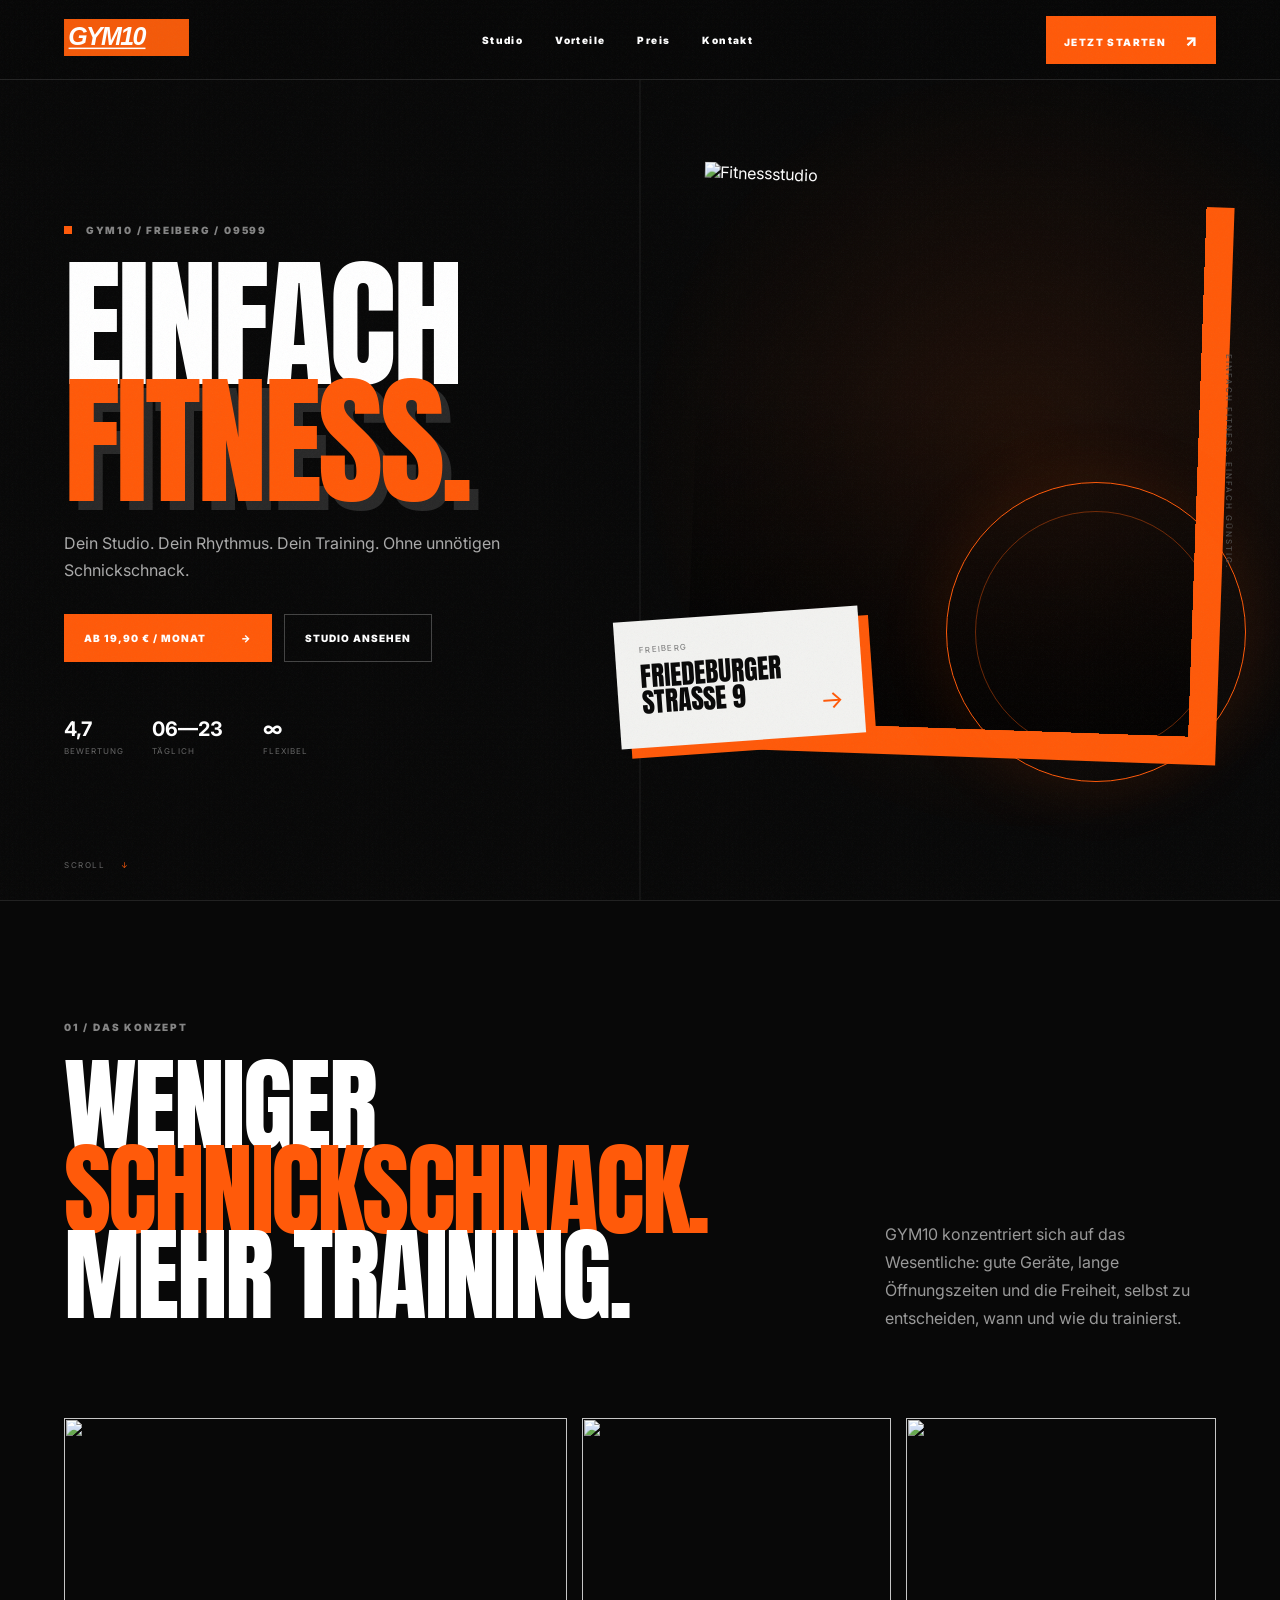
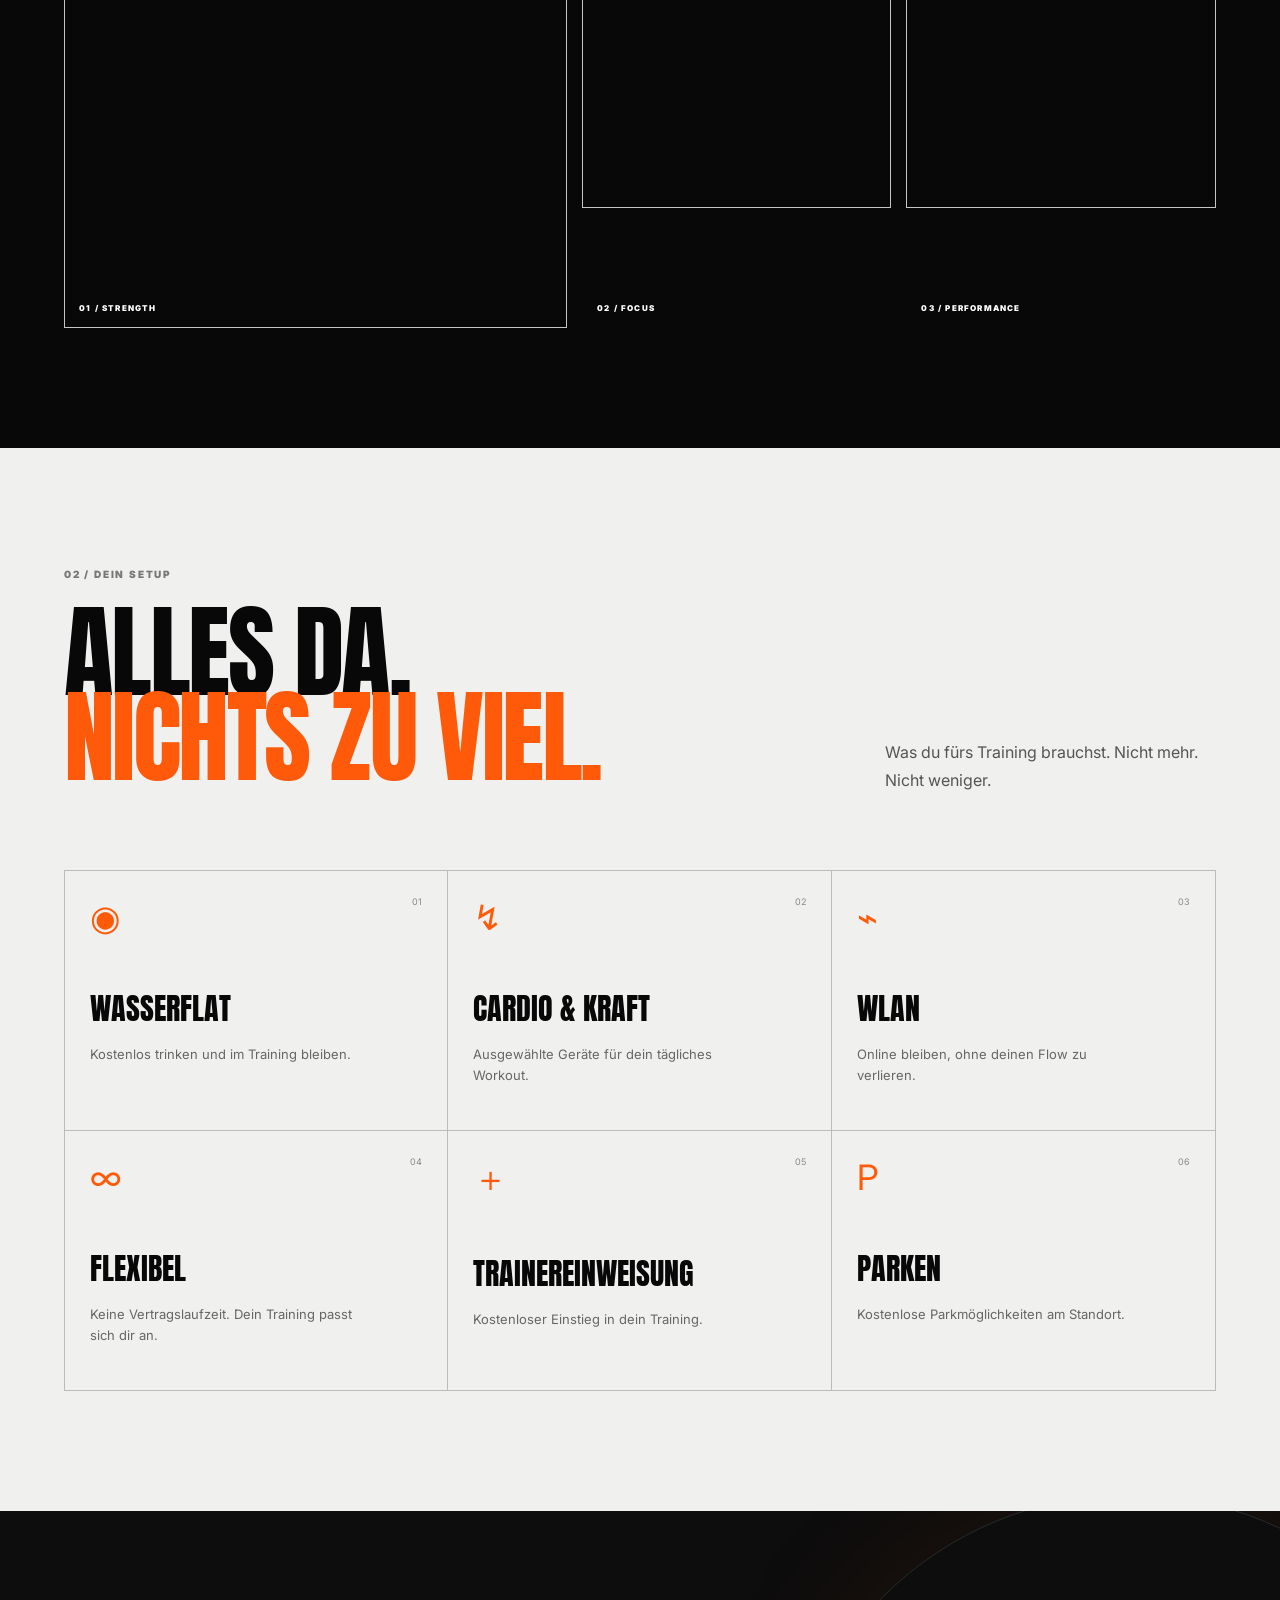
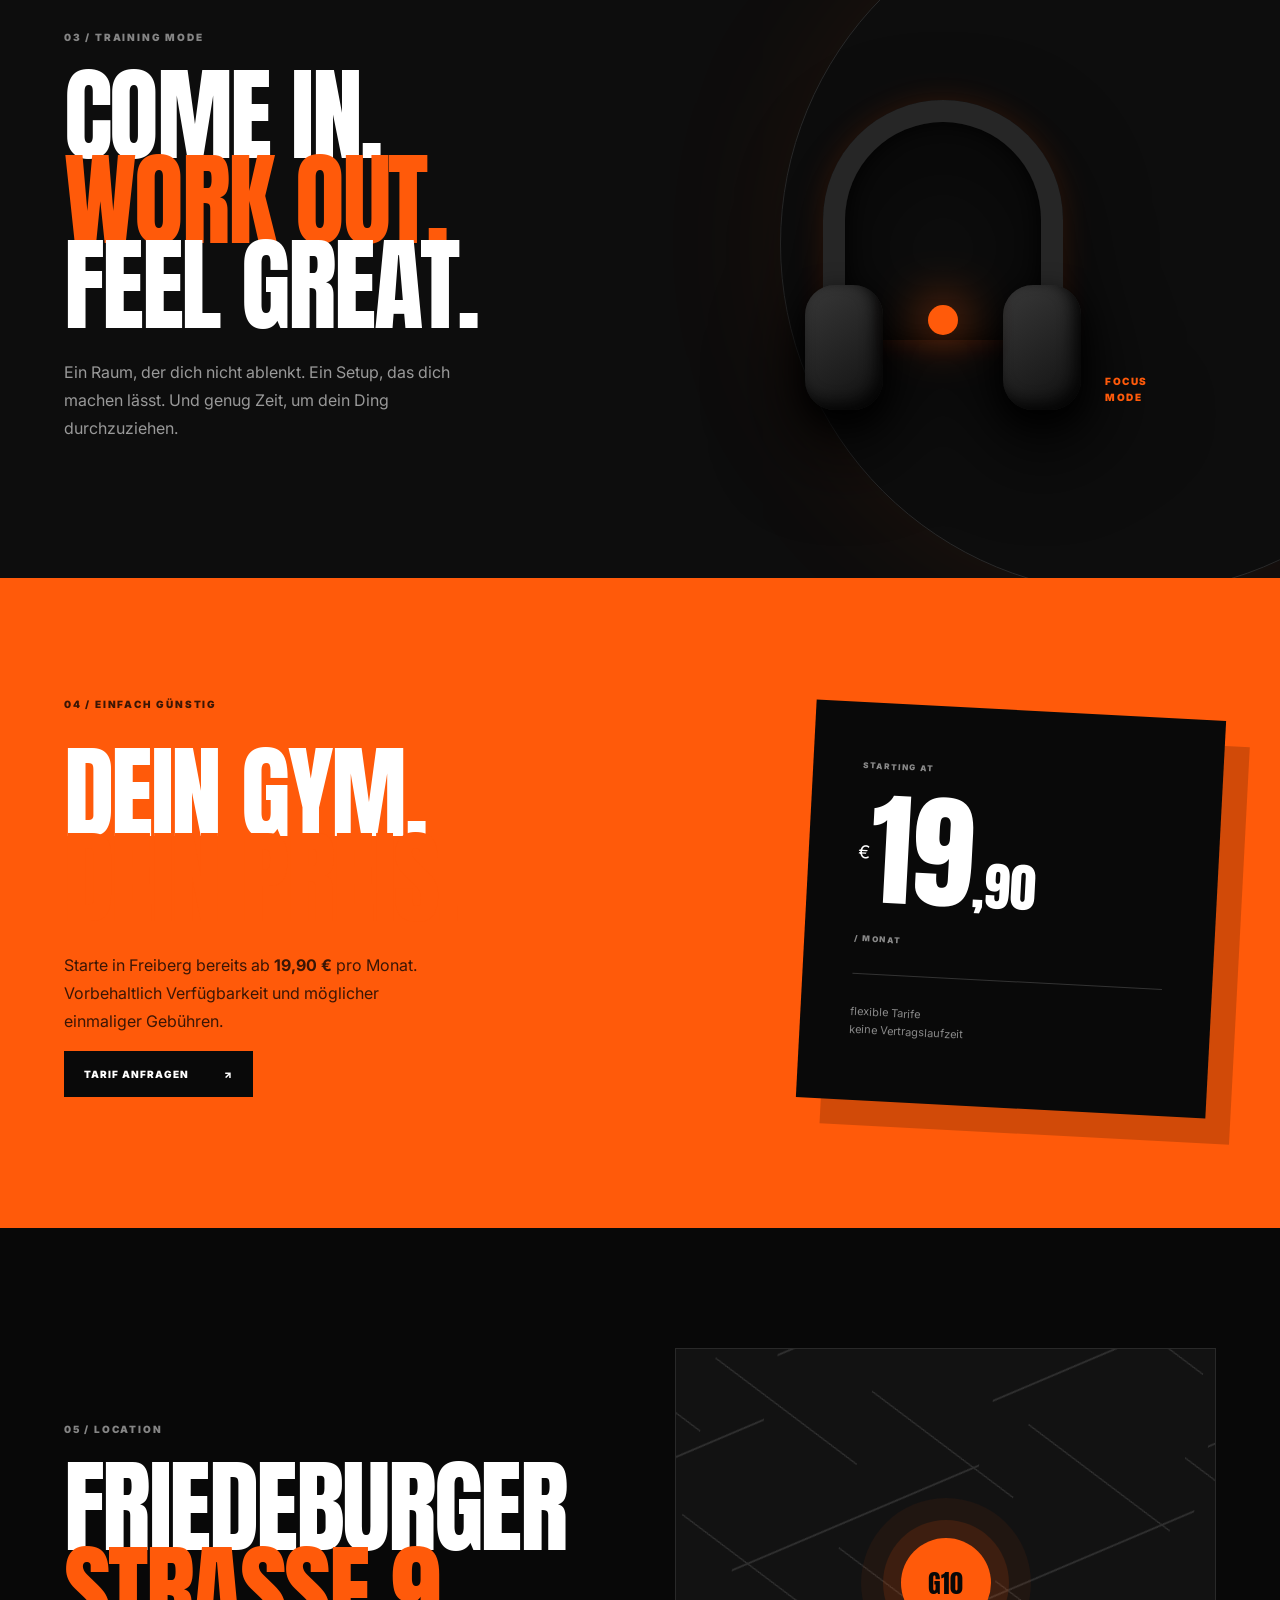
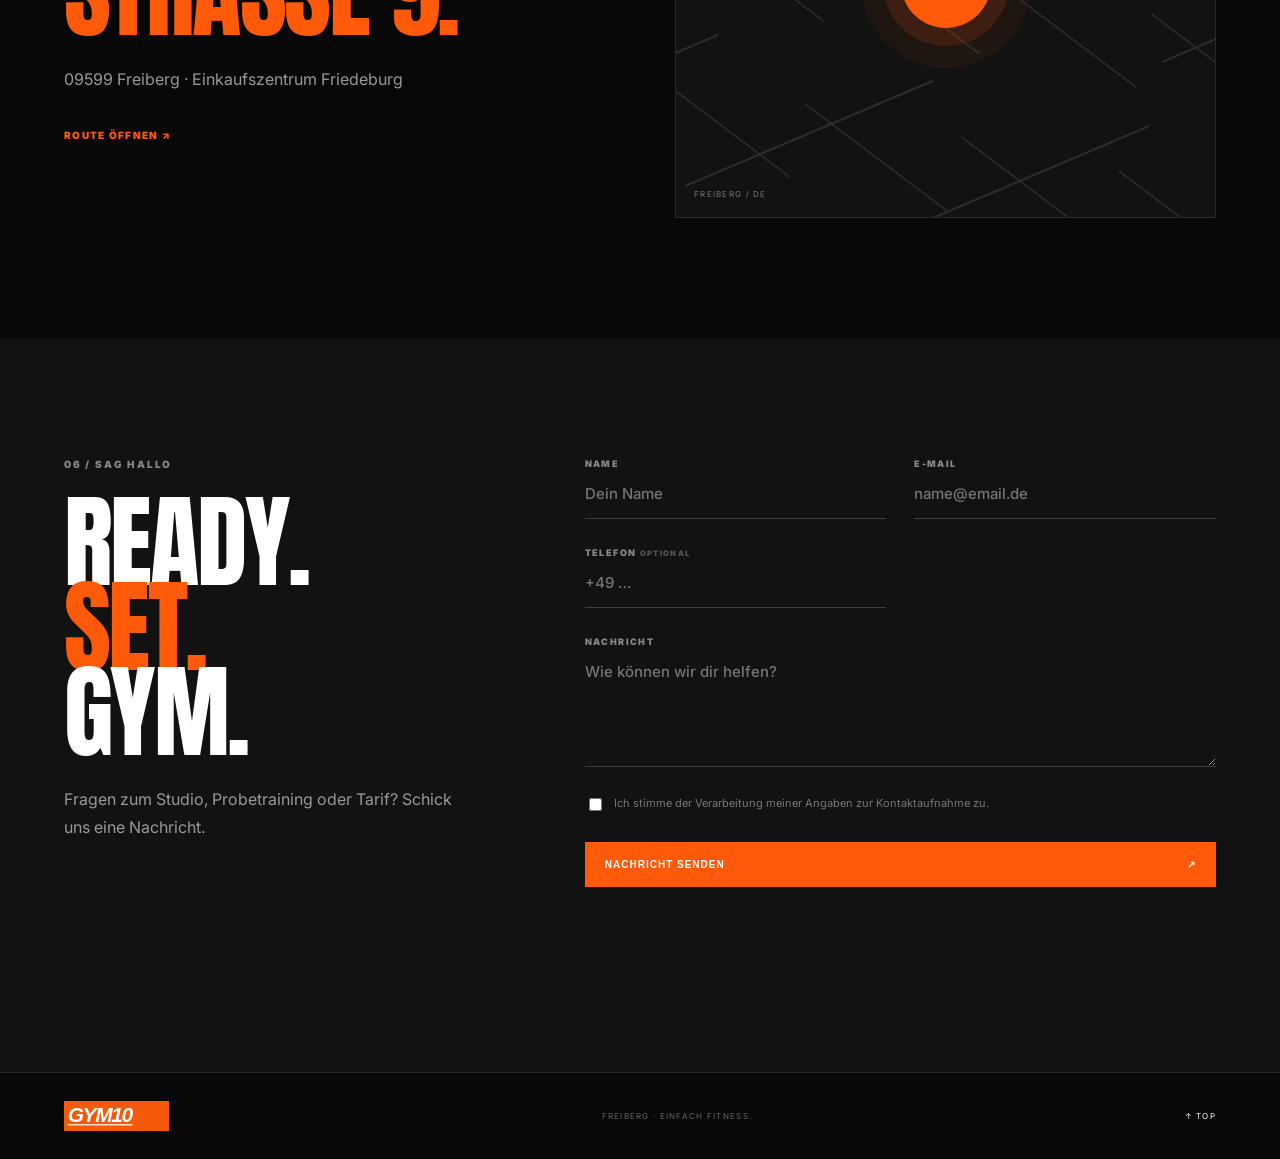
==== index.html @ a0d533d9 "Add GYM10 Freiberg Premium static website and GitHub Pages deploy workflow Extracted the GYM10-Freib" ====
<!doctype html>
<html lang="de">
<head>
<meta charset="utf-8"><meta name="viewport" content="width=device-width,initial-scale=1">
<title>GYM10 Freiberg — EINFACH FITNESS.</title>
<meta name="description" content="GYM10 Freiberg – Fitness ab 19,90 € im Monat.">
<link rel="icon" href="assets/gym10-logo.svg">
<link rel="preconnect" href="https://fonts.googleapis.com"><link rel="preconnect" href="https://fonts.gstatic.com" crossorigin>
<link href="https://fonts.googleapis.com/css2?family=Anton&family=Inter:wght@400;500;600;700;800;900&display=swap" rel="stylesheet">
<link rel="stylesheet" href="css/style.css">
</head>
<body>
<div class="grain"></div><div class="cursor"></div>
<header class="nav">
<a class="logo" href="#top"><img src="assets/gym10-logo.svg" alt="GYM10"></a>
<nav><a href="#studio">Studio</a><a href="#features">Vorteile</a><a href="#price">Preis</a><a href="#contact">Kontakt</a></nav>
<a class="navbtn" href="#contact">JETZT STARTEN <span>↗</span></a>
</header>

<main id="top">
<section class="hero">
<div class="hero-bg"></div>
<div class="hero-copy">
<div class="eyebrow"><b></b> GYM10 / FREIBERG / 09599</div>
<h1>EINFACH<br><i>FITNESS.</i></h1>
<p>Dein Studio. Dein Rhythmus. Dein Training. Ohne unnötigen Schnickschnack.</p>
<div class="actions"><a class="button orange" href="#price">AB 19,90 € / MONAT <span>→</span></a><a class="button line" href="#studio">STUDIO ANSEHEN</a></div>
<div class="stats"><div><strong>4,7</strong><small>BEWERTUNG</small></div><div><strong>06—23</strong><small>TÄGLICH</small></div><div><strong>∞</strong><small>FLEXIBEL</small></div></div>
</div>
<div class="hero-visual">
<div class="hero-frame"><img src="https://images.unsplash.com/photo-1534438327276-14e5300c3a48?auto=format&fit=crop&w=1600&q=90" alt="Fitnessstudio"></div>
<div class="orange-ring"></div>
<div class="floating-card"><small>FREIBERG</small><b>FRIEDEBURGER<br>STRASSE 9</b><span>→</span></div>
<div class="vertical">EINFACH FITNESS. EINFACH GÜNSTIG.</div>
</div>
<div class="scroll">SCROLL <span>↓</span></div>
</section>

<section class="statement" id="studio">
<div class="kicker">01 / DAS KONZEPT</div>
<div class="statement-grid"><h2>WENIGER<br><em>SCHNICKSCHNACK.</em><br>MEHR TRAINING.</h2><p>GYM10 konzentriert sich auf das Wesentliche: gute Geräte, lange Öffnungszeiten und die Freiheit, selbst zu entscheiden, wann und wie du trainierst.</p></div>
<div class="image-wall">
<div class="img a"><img src="https://images.unsplash.com/photo-1571902943202-507ec2618e8f?auto=format&fit=crop&w=1300&q=90"><span>01 / STRENGTH</span></div>
<div class="img b"><img src="https://images.unsplash.com/photo-1581009146145-b5ef050c2e1e?auto=format&fit=crop&w=1100&q=90"><span>02 / FOCUS</span></div>
<div class="img c"><img src="https://images.unsplash.com/photo-1599058917212-d750089bc07e?auto=format&fit=crop&w=1100&q=90"><span>03 / PERFORMANCE</span></div>
</div>
</section>

<section class="features" id="features">
<div class="kicker">02 / DEIN SETUP</div>
<div class="feature-title"><h2>ALLES DA.<br><em>NICHTS ZU VIEL.</em></h2><p>Was du fürs Training brauchst. Nicht mehr. Nicht weniger.</p></div>
<div class="feature-grid">
<article><span>01</span><div class="symbol">◉</div><h3>WASSERFLAT</h3><p>Kostenlos trinken und im Training bleiben.</p></article>
<article><span>02</span><div class="symbol">↯</div><h3>CARDIO & KRAFT</h3><p>Ausgewählte Geräte für dein tägliches Workout.</p></article>
<article><span>03</span><div class="symbol">⌁</div><h3>WLAN</h3><p>Online bleiben, ohne deinen Flow zu verlieren.</p></article>
<article><span>04</span><div class="symbol">∞</div><h3>FLEXIBEL</h3><p>Keine Vertragslaufzeit. Dein Training passt sich dir an.</p></article>
<article><span>05</span><div class="symbol">＋</div><h3>TRAINEREINWEISUNG</h3><p>Kostenloser Einstieg in dein Training.</p></article>
<article><span>06</span><div class="symbol">P</div><h3>PARKEN</h3><p>Kostenlose Parkmöglichkeiten am Standort.</p></article>
</div>
</section>

<section class="experience">
<div class="experience-orb"></div><div class="kicker">03 / TRAINING MODE</div>
<div class="experience-grid">
<div><h2>COME IN.<br><em>WORK OUT.</em><br>FEEL GREAT.</h2><p>Ein Raum, der dich nicht ablenkt. Ein Setup, das dich machen lässt. Und genug Zeit, um dein Ding durchzuziehen.</p></div>
<div class="headphone"><div class="headband"></div><div class="ear left"></div><div class="ear right"></div><div class="glow"></div><span>FOCUS<br>MODE</span></div>
</div>
</section>

<section class="price" id="price">
<div class="kicker">04 / EINFACH GÜNSTIG</div>
<div class="price-grid"><div><h2>DEIN GYM.<br><em>DEIN PREIS.</em></h2><p>Starte in Freiberg bereits ab <b>19,90 €</b> pro Monat. Vorbehaltlich Verfügbarkeit und möglicher einmaliger Gebühren.</p><a class="button black" href="#contact">TARIF ANFRAGEN <span>↗</span></a></div>
<div class="ticket"><small>STARTING AT</small><div><sup>€</sup>19<span>,90</span></div><small>/ MONAT</small><hr><p>flexible Tarife<br>keine Vertragslaufzeit</p></div></div>
</section>

<section class="location">
<div><div class="kicker">05 / LOCATION</div><h2>FRIEDEBURGER<br><em>STRASSE 9.</em></h2><p>09599 Freiberg · Einkaufszentrum Friedeburg</p><a class="text" target="_blank" href="https://www.google.com/maps/search/?api=1&query=GYM10%20Freiberg%2C%20Friedeburger%20Stra%C3%9Fe%209%2C%2009599%20Freiberg">ROUTE ÖFFNEN ↗</a></div>
<div class="map"><div class="roads"></div><div class="pin">G10</div><span>FREIBERG / DE</span></div>
</section>

<section class="contact" id="contact">
<div class="contact-left"><div class="kicker">06 / SAG HALLO</div><h2>READY.<br><em>SET.</em><br>GYM.</h2><p>Fragen zum Studio, Probetraining oder Tarif? Schick uns eine Nachricht.</p></div>
<form id="contactForm">
<div class="field"><label>NAME</label><input required name="name" placeholder="Dein Name"></div>
<div class="field"><label>E-MAIL</label><input required type="email" name="email" placeholder="name@email.de"></div>
<div class="field"><label>TELEFON <small>OPTIONAL</small></label><input name="phone" placeholder="+49 …"></div>
<div class="field full"><label>NACHRICHT</label><textarea required name="message" placeholder="Wie können wir dir helfen?"></textarea></div>
<label class="consent full"><input required type="checkbox"> Ich stimme der Verarbeitung meiner Angaben zur Kontaktaufnahme zu.</label>
<button class="button orange full" type="submit">NACHRICHT SENDEN <span>↗</span></button><p class="formmsg full" id="formmsg"></p>
</form>
</section>
</main>
<footer><img src="assets/gym10-logo.svg" alt="GYM10"><span>FREIBERG · EINFACH FITNESS.</span><a href="#top">↑ TOP</a></footer>
<script src="js/main.js"></script>
</body></html>
---- css/style.css ----
*{box-sizing:border-box}html{scroll-behavior:smooth}body{margin:0;background:#080808;color:#fff;font-family:Inter,Arial,sans-serif;overflow-x:hidden}.grain{position:fixed;inset:0;z-index:100;pointer-events:none;opacity:.045;background:url("data:image/svg+xml,%3Csvg xmlns='http://www.w3.org/2000/svg' width='180' height='180'%3E%3Cfilter id='n'%3E%3CfeTurbulence baseFrequency='.8' numOctaves='4' stitchTiles='stitch'/%3E%3C/filter%3E%3Crect width='100%25' height='100%25' filter='url(%23n)'/%3E%3C/svg%3E")}.nav{height:80px;position:fixed;top:0;left:0;right:0;z-index:90;display:flex;align-items:center;justify-content:space-between;padding:0 5vw;border-bottom:1px solid #252525;background:rgba(8,8,8,.78);backdrop-filter:blur(18px)}.logo img{width:125px}.nav nav{display:flex;gap:32px}.nav a{text-decoration:none;color:#fff}.nav nav a,.navbtn{font-size:10px;font-weight:900;letter-spacing:.14em}.nav nav a:hover{color:#ff5a0a}.navbtn{background:#ff5a0a;padding:14px 18px}.navbtn span{margin-left:15px;font-size:16px}.hero{min-height:100vh;padding:150px 5vw 70px;display:grid;grid-template-columns:48% 52%;position:relative;overflow:hidden}.hero-bg{position:absolute;inset:0;background:radial-gradient(circle at 80% 50%,rgba(255,90,10,.15),transparent 35%),linear-gradient(90deg,transparent 49.9%,#222 50%,transparent 50.1%);opacity:.7}.hero-copy{align-self:center;position:relative;z-index:3}.eyebrow,.kicker{font-size:10px;font-weight:900;letter-spacing:.18em;color:#858585}.eyebrow b{display:inline-block;background:#ff5a0a;width:8px;height:8px;margin-right:10px}.hero h1,.statement h2,.feature-title h2,.experience h2,.price h2,.location h2,.contact h2{font-family:Anton,Impact,sans-serif;font-weight:400;line-height:.83;letter-spacing:-.025em}.hero h1{font-size:clamp(85px,11vw,175px);margin:30px 0}.hero h1 i,.statement em,.feature-title em,.experience em,.price em,.location em,.contact em{font-style:normal;color:#ff5a0a}.hero h1 i{text-shadow:9px 9px 0 #292929}.hero-copy>p{max-width:450px;color:#aaa;line-height:1.7;font-size:16px}.actions{display:flex;gap:12px;flex-wrap:wrap;margin-top:30px}.button{border:0;padding:17px 20px;text-decoration:none;display:inline-flex;justify-content:space-between;align-items:center;gap:35px;font-size:10px;font-weight:900;letter-spacing:.1em;cursor:pointer}.orange{background:#ff5a0a;color:#fff}.orange:hover{background:#fff;color:#111}.line{border:1px solid #444;color:#fff}.line:hover{border-color:#ff5a0a;color:#ff5a0a}.black{background:#090909;color:#fff}.stats{display:flex;gap:28px;margin-top:55px}.stats div{display:grid;grid-template-columns:auto auto;gap:0 6px}.stats strong{font-size:20px}.stats small{grid-column:1/-1;font-size:8px;letter-spacing:.13em;color:#666;margin-top:5px}.hero-visual{position:relative;min-height:650px}.hero-frame{position:absolute;right:3%;top:3%;width:84%;height:82%;overflow:hidden;transform:rotate(2deg);box-shadow:28px 28px #ff5a0a}.hero-frame:after{content:"";position:absolute;inset:0;background:linear-gradient(180deg,transparent 40%,rgba(0,0,0,.7))}.hero-frame img{width:100%;height:100%;object-fit:cover;filter:contrast(1.08) saturate(.7)}.orange-ring{position:absolute;width:300px;height:300px;border:1px solid #ff5a0a;border-radius:50%;right:-5%;bottom:7%;box-shadow:0 0 70px rgba(255,90,10,.12)}.orange-ring:after{content:"";position:absolute;inset:28px;border:1px solid #ff5a0a;border-radius:50%;opacity:.4}.floating-card{position:absolute;bottom:13%;left:0;background:#f2f2f0;color:#090909;padding:24px;width:245px;transform:rotate(-4deg);box-shadow:10px 10px #ff5a0a}.floating-card small{display:block;font-size:8px;letter-spacing:.16em;color:#777}.floating-card b{font-family:Anton;font-size:27px;font-weight:400;line-height:.95;display:block;margin:9px 0}.floating-card span{position:absolute;right:20px;bottom:20px;color:#ff5a0a;font-size:25px}.vertical{position:absolute;right:-3%;top:30%;writing-mode:vertical-rl;font-size:8px;letter-spacing:.25em;color:#555}.scroll{position:absolute;bottom:30px;left:5vw;font-size:8px;letter-spacing:.2em;color:#666}.scroll span{color:#ff5a0a;margin-left:12px}.statement,.features,.experience,.price,.location,.contact{padding:120px 5vw}.statement{border-top:1px solid #222}.statement-grid,.feature-title{display:grid;grid-template-columns:1.4fr .6fr;gap:50px;align-items:end}.statement h2,.feature-title h2,.experience h2,.price h2,.location h2,.contact h2{font-size:clamp(62px,8vw,130px);margin:30px 0}.statement-grid p,.feature-title p,.experience p,.price-grid p,.location p,.contact-left p{color:#999;line-height:1.75;max-width:390px}.image-wall{display:grid;grid-template-columns:1.3fr .8fr .8fr;gap:15px;margin-top:70px}.img{position:relative}.img img{display:block;width:100%;height:390px;object-fit:cover;filter:contrast(1.08) saturate(.7)}.img.a img{height:510px}.img span{position:absolute;bottom:15px;left:15px;font-size:8px;font-weight:900;letter-spacing:.15em}.features{background:#f0f0ee;color:#080808}.features .kicker{color:#777}.feature-title p{color:#555}.feature-grid{display:grid;grid-template-columns:repeat(3,1fr);margin-top:60px;border-top:1px solid #bbb}.feature-grid article{min-height:260px;padding:25px;border-right:1px solid #bbb;border-bottom:1px solid #bbb;position:relative}.feature-grid article:nth-child(3n+1){border-left:1px solid #bbb}.feature-grid span{position:absolute;right:25px;top:25px;color:#888;font-size:9px}.symbol{font-size:35px;color:#ff5a0a;margin-bottom:48px}.feature-grid h3{font-family:Anton;font-weight:400;font-size:30px;margin:0 0 10px}.feature-grid p{color:#666;font-size:13px;line-height:1.6;max-width:270px}.experience{position:relative;overflow:hidden;background:#0d0d0d}.experience-orb{position:absolute;width:700px;height:700px;border-radius:50%;border:1px solid #2a2a2a;right:-200px;top:50%;transform:translateY(-50%);box-shadow:0 0 140px rgba(255,90,10,.08)}.experience-grid{display:grid;grid-template-columns:1fr 1fr;align-items:center;gap:60px}.headphone{width:360px;height:360px;margin:auto;position:relative;filter:drop-shadow(0 25px 40px #000)}.headband{position:absolute;width:240px;height:240px;border:22px solid #262626;border-bottom:0;border-radius:180px 180px 0 0;left:60px;top:30px;box-shadow:inset 0 0 25px #000,0 0 30px rgba(255,90,10,.15)}.ear{position:absolute;width:78px;height:125px;background:linear-gradient(145deg,#383838,#101010);border-radius:30px;top:215px;box-shadow:inset -7px -7px 15px #050505,0 12px 30px #000}.ear.left{left:42px}.ear.right{right:42px}.glow{position:absolute;width:30px;height:30px;background:#ff5a0a;border-radius:50%;left:165px;top:235px;box-shadow:0 0 50px #ff5a0a}.headphone span{position:absolute;right:-25px;bottom:25px;color:#ff5a0a;font-size:10px;font-weight:900;letter-spacing:.16em;line-height:1.6}.price{background:#ff5a0a;color:#fff;position:relative;overflow:hidden}.price .kicker{color:#3b1605}.price-grid{display:grid;grid-template-columns:1fr 1fr;gap:70px;align-items:center}.price-grid p{color:#3b1605}.ticket{background:#090909;padding:50px;width:min(410px,100%);justify-self:end;transform:rotate(3deg);box-shadow:25px 25px rgba(0,0,0,.18)}.ticket small{font-size:8px;letter-spacing:.2em;color:#888;font-weight:900}.ticket>div{font-family:Anton;font-size:125px;line-height:.9;margin:20px 0}.ticket sup{font-family:Inter;font-size:18px}.ticket span{font-size:52px}.ticket hr{border:0;border-top:1px solid #333;margin:28px 0}.ticket p{font-size:11px;color:#888;line-height:1.7}.location{display:grid;grid-template-columns:1fr 1fr;gap:70px;align-items:center}.map{height:470px;background:#121212;border:1px solid #292929;position:relative;overflow:hidden}.roads{position:absolute;inset:-30%;background:linear-gradient(25deg,transparent 49.6%,#303030 49.8%,#303030 50.2%,transparent 50.4%),linear-gradient(145deg,transparent 49.6%,#303030 49.8%,#303030 50.2%,transparent 50.4%);background-size:160px 160px,220px 220px;transform:rotate(12deg)}.pin{position:absolute;left:50%;top:50%;transform:translate(-50%,-50%);width:90px;height:90px;border-radius:50%;background:#ff5a0a;color:#080808;display:grid;place-items:center;font-family:Anton;font-size:26px;box-shadow:0 0 0 18px rgba(255,90,10,.13),0 0 0 40px rgba(255,90,10,.06)}.map>span{position:absolute;bottom:18px;left:18px;font-size:8px;letter-spacing:.16em;color:#777}.text{display:inline-block;color:#ff5a0a;text-decoration:none;font-weight:900;font-size:10px;letter-spacing:.13em;margin-top:20px}.contact{background:#121212;display:grid;grid-template-columns:.8fr 1.2fr;gap:100px}.contact form{display:grid;grid-template-columns:1fr 1fr;gap:28px;align-content:center}.field label{display:block;font-size:9px;letter-spacing:.15em;font-weight:900;color:#888}.field small{color:#555}.field input,.field textarea{display:block;width:100%;background:transparent;border:0;border-bottom:1px solid #3d3d3d;color:#fff;padding:15px 0;outline:none;font:500 15px Inter}.field textarea{min-height:120px;resize:vertical}.field input:focus,.field textarea:focus{border-color:#ff5a0a}.full{grid-column:1/-1}.consent{font-size:11px;color:#777;display:flex;gap:9px;line-height:1.5}.consent input{accent-color:#ff5a0a}.formmsg{min-height:15px;color:#ff5a0a;font-size:11px}footer{border-top:1px solid #282828;padding:28px 5vw;display:flex;align-items:center;justify-content:space-between;color:#666;font-size:8px;letter-spacing:.16em}footer img{width:105px}footer a{color:#fff;text-decoration:none}@media(max-width:900px){.nav nav{display:none}.hero{grid-template-columns:1fr}.hero-visual{min-height:560px}.hero-frame{width:88%;height:480px}.statement-grid,.feature-title,.experience-grid,.price-grid,.location,.contact{grid-template-columns:1fr}.image-wall{grid-template-columns:1fr 1fr}.img.a{grid-column:1/-1}.feature-grid{grid-template-columns:1fr 1fr}.feature-grid article:nth-child(3n+1){border-left:0}.feature-grid article:nth-child(2n+1){border-left:1px solid #bbb}.ticket{justify-self:center}.contact{gap:40px}}@media(max-width:560px){.nav{height:70px}.logo img{width:105px}.navbtn{padding:11px}.hero{padding-top:120px}.hero h1{font-size:76px}.hero-visual{min-height:460px}.hero-frame{height:390px}.floating-card{width:210px}.image-wall{grid-template-columns:1fr}.img.a{grid-column:auto}.img img,.img.a img{height:330px}.feature-grid{grid-template-columns:1fr}.feature-grid article:nth-child(n){border-left:1px solid #bbb}.headphone{transform:scale(.82)}.ticket{padding:30px}.ticket>div{font-size:90px}.statement,.features,.experience,.price,.location,.contact{padding:80px 5vw}footer{gap:18px;flex-wrap:wrap}}
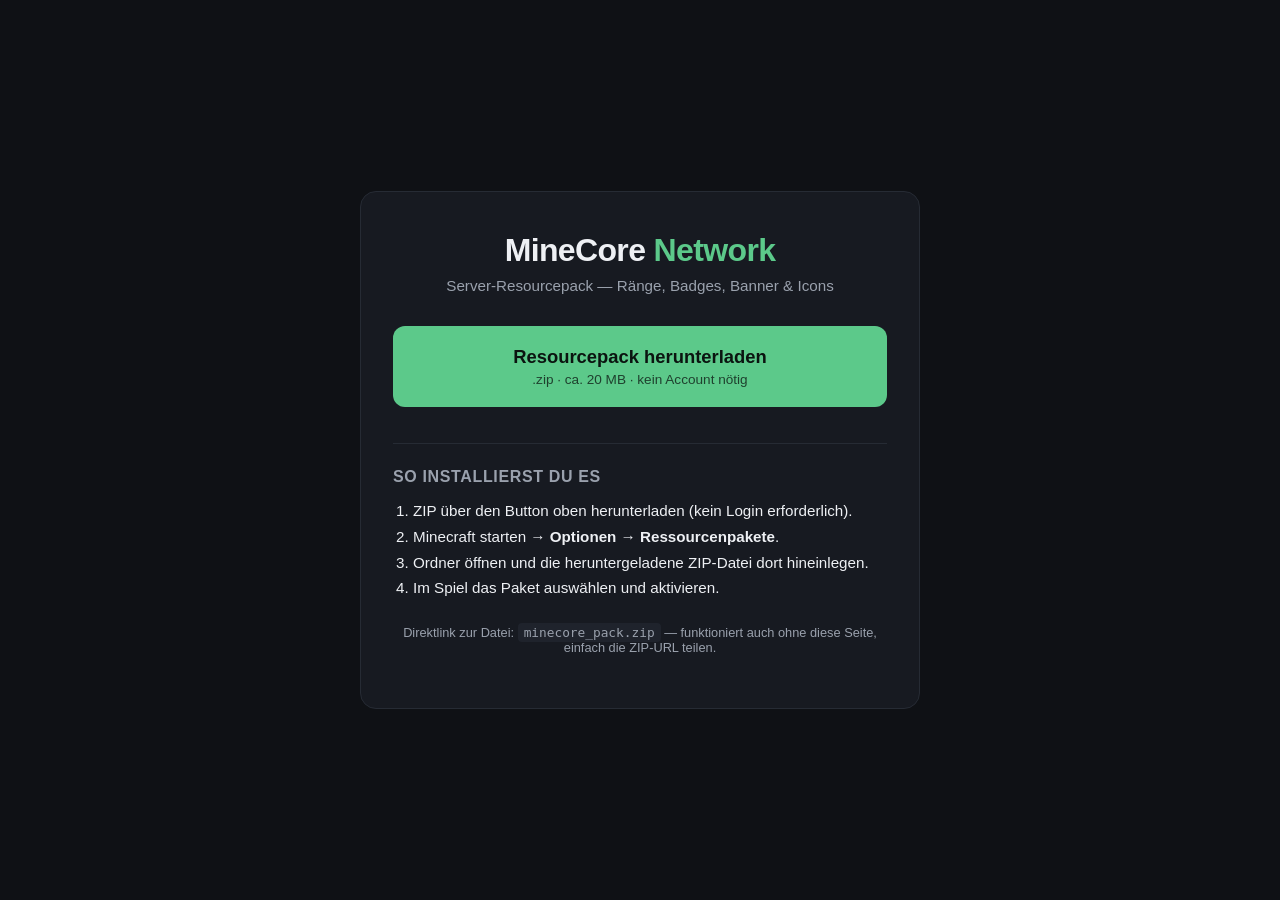
==== commit 05e73f05: "Replace unrelated GYM10 gym page with resourcepack download page The site was serving a fitness-stud" ====
--- a/index.html
+++ b/index.html
@@ -1,95 +1,36 @@
 <!doctype html>
 <html lang="de">
 <head>
-<meta charset="utf-8"><meta name="viewport" content="width=device-width,initial-scale=1">
-<title>GYM10 Freiberg — EINFACH FITNESS.</title>
-<meta name="description" content="GYM10 Freiberg – Fitness ab 19,90 € im Monat.">
-<link rel="icon" href="assets/gym10-logo.svg">
-<link rel="preconnect" href="https://fonts.googleapis.com"><link rel="preconnect" href="https://fonts.gstatic.com" crossorigin>
-<link href="https://fonts.googleapis.com/css2?family=Anton&family=Inter:wght@400;500;600;700;800;900&display=swap" rel="stylesheet">
+<meta charset="utf-8">
+<meta name="viewport" content="width=device-width,initial-scale=1">
+<title>MineCore Network — Resourcepack Download</title>
+<meta name="description" content="Lade das MineCore Network Resourcepack kostenlos herunter. Kein Account, kein Login, kein Umweg — direkt per Klick.">
+<link rel="icon" href="data:,">
 <link rel="stylesheet" href="css/style.css">
 </head>
 <body>
-<div class="grain"></div><div class="cursor"></div>
-<header class="nav">
-<a class="logo" href="#top"><img src="assets/gym10-logo.svg" alt="GYM10"></a>
-<nav><a href="#studio">Studio</a><a href="#features">Vorteile</a><a href="#price">Preis</a><a href="#contact">Kontakt</a></nav>
-<a class="navbtn" href="#contact">JETZT STARTEN <span>↗</span></a>
-</header>
+<main>
+<div class="card">
+<h1>MineCore <span>Network</span></h1>
+<p class="tag">Server-Resourcepack — Ränge, Badges, Banner &amp; Icons</p>
 
-<main id="top">
-<section class="hero">
-<div class="hero-bg"></div>
-<div class="hero-copy">
-<div class="eyebrow"><b></b> GYM10 / FREIBERG / 09599</div>
-<h1>EINFACH<br><i>FITNESS.</i></h1>
-<p>Dein Studio. Dein Rhythmus. Dein Training. Ohne unnötigen Schnickschnack.</p>
-<div class="actions"><a class="button orange" href="#price">AB 19,90 € / MONAT <span>→</span></a><a class="button line" href="#studio">STUDIO ANSEHEN</a></div>
-<div class="stats"><div><strong>4,7</strong><small>BEWERTUNG</small></div><div><strong>06—23</strong><small>TÄGLICH</small></div><div><strong>∞</strong><small>FLEXIBEL</small></div></div>
+<a class="download" href="minecore_pack.zip" download>
+<span class="label">Resourcepack herunterladen</span>
+<span class="meta">.zip · ca. 20 MB · kein Account nötig</span>
+</a>
+
+<div class="info">
+<h2>So installierst du es</h2>
+<ol>
+<li>ZIP über den Button oben herunterladen (kein Login erforderlich).</li>
+<li>Minecraft starten → <b>Optionen → Ressourcenpakete</b>.</li>
+<li>Ordner öffnen und die heruntergeladene ZIP-Datei dort hineinlegen.</li>
+<li>Im Spiel das Paket auswählen und aktivieren.</li>
+</ol>
 </div>
-<div class="hero-visual">
-<div class="hero-frame"><img src="https://images.unsplash.com/photo-1534438327276-14e5300c3a48?auto=format&fit=crop&w=1600&q=90" alt="Fitnessstudio"></div>
-<div class="orange-ring"></div>
-<div class="floating-card"><small>FREIBERG</small><b>FRIEDEBURGER<br>STRASSE 9</b><span>→</span></div>
-<div class="vertical">EINFACH FITNESS. EINFACH GÜNSTIG.</div>
+
+<p class="footer">Direktlink zur Datei: <code>minecore_pack.zip</code> — funktioniert auch ohne diese Seite, einfach die ZIP-URL teilen.</p>
 </div>
-<div class="scroll">SCROLL <span>↓</span></div>
-</section>
-
-<section class="statement" id="studio">
-<div class="kicker">01 / DAS KONZEPT</div>
-<div class="statement-grid"><h2>WENIGER<br><em>SCHNICKSCHNACK.</em><br>MEHR TRAINING.</h2><p>GYM10 konzentriert sich auf das Wesentliche: gute Geräte, lange Öffnungszeiten und die Freiheit, selbst zu entscheiden, wann und wie du trainierst.</p></div>
-<div class="image-wall">
-<div class="img a"><img src="https://images.unsplash.com/photo-1571902943202-507ec2618e8f?auto=format&fit=crop&w=1300&q=90"><span>01 / STRENGTH</span></div>
-<div class="img b"><img src="https://images.unsplash.com/photo-1581009146145-b5ef050c2e1e?auto=format&fit=crop&w=1100&q=90"><span>02 / FOCUS</span></div>
-<div class="img c"><img src="https://images.unsplash.com/photo-1599058917212-d750089bc07e?auto=format&fit=crop&w=1100&q=90"><span>03 / PERFORMANCE</span></div>
-</div>
-</section>
-
-<section class="features" id="features">
-<div class="kicker">02 / DEIN SETUP</div>
-<div class="feature-title"><h2>ALLES DA.<br><em>NICHTS ZU VIEL.</em></h2><p>Was du fürs Training brauchst. Nicht mehr. Nicht weniger.</p></div>
-<div class="feature-grid">
-<article><span>01</span><div class="symbol">◉</div><h3>WASSERFLAT</h3><p>Kostenlos trinken und im Training bleiben.</p></article>
-<article><span>02</span><div class="symbol">↯</div><h3>CARDIO & KRAFT</h3><p>Ausgewählte Geräte für dein tägliches Workout.</p></article>
-<article><span>03</span><div class="symbol">⌁</div><h3>WLAN</h3><p>Online bleiben, ohne deinen Flow zu verlieren.</p></article>
-<article><span>04</span><div class="symbol">∞</div><h3>FLEXIBEL</h3><p>Keine Vertragslaufzeit. Dein Training passt sich dir an.</p></article>
-<article><span>05</span><div class="symbol">＋</div><h3>TRAINEREINWEISUNG</h3><p>Kostenloser Einstieg in dein Training.</p></article>
-<article><span>06</span><div class="symbol">P</div><h3>PARKEN</h3><p>Kostenlose Parkmöglichkeiten am Standort.</p></article>
-</div>
-</section>
-
-<section class="experience">
-<div class="experience-orb"></div><div class="kicker">03 / TRAINING MODE</div>
-<div class="experience-grid">
-<div><h2>COME IN.<br><em>WORK OUT.</em><br>FEEL GREAT.</h2><p>Ein Raum, der dich nicht ablenkt. Ein Setup, das dich machen lässt. Und genug Zeit, um dein Ding durchzuziehen.</p></div>
-<div class="headphone"><div class="headband"></div><div class="ear left"></div><div class="ear right"></div><div class="glow"></div><span>FOCUS<br>MODE</span></div>
-</div>
-</section>
-
-<section class="price" id="price">
-<div class="kicker">04 / EINFACH GÜNSTIG</div>
-<div class="price-grid"><div><h2>DEIN GYM.<br><em>DEIN PREIS.</em></h2><p>Starte in Freiberg bereits ab <b>19,90 €</b> pro Monat. Vorbehaltlich Verfügbarkeit und möglicher einmaliger Gebühren.</p><a class="button black" href="#contact">TARIF ANFRAGEN <span>↗</span></a></div>
-<div class="ticket"><small>STARTING AT</small><div><sup>€</sup>19<span>,90</span></div><small>/ MONAT</small><hr><p>flexible Tarife<br>keine Vertragslaufzeit</p></div></div>
-</section>
-
-<section class="location">
-<div><div class="kicker">05 / LOCATION</div><h2>FRIEDEBURGER<br><em>STRASSE 9.</em></h2><p>09599 Freiberg · Einkaufszentrum Friedeburg</p><a class="text" target="_blank" href="https://www.google.com/maps/search/?api=1&query=GYM10%20Freiberg%2C%20Friedeburger%20Stra%C3%9Fe%209%2C%2009599%20Freiberg">ROUTE ÖFFNEN ↗</a></div>
-<div class="map"><div class="roads"></div><div class="pin">G10</div><span>FREIBERG / DE</span></div>
-</section>
-
-<section class="contact" id="contact">
-<div class="contact-left"><div class="kicker">06 / SAG HALLO</div><h2>READY.<br><em>SET.</em><br>GYM.</h2><p>Fragen zum Studio, Probetraining oder Tarif? Schick uns eine Nachricht.</p></div>
-<form id="contactForm">
-<div class="field"><label>NAME</label><input required name="name" placeholder="Dein Name"></div>
-<div class="field"><label>E-MAIL</label><input required type="email" name="email" placeholder="name@email.de"></div>
-<div class="field"><label>TELEFON <small>OPTIONAL</small></label><input name="phone" placeholder="+49 …"></div>
-<div class="field full"><label>NACHRICHT</label><textarea required name="message" placeholder="Wie können wir dir helfen?"></textarea></div>
-<label class="consent full"><input required type="checkbox"> Ich stimme der Verarbeitung meiner Angaben zur Kontaktaufnahme zu.</label>
-<button class="button orange full" type="submit">NACHRICHT SENDEN <span>↗</span></button><p class="formmsg full" id="formmsg"></p>
-</form>
-</section>
 </main>
-<footer><img src="assets/gym10-logo.svg" alt="GYM10"><span>FREIBERG · EINFACH FITNESS.</span><a href="#top">↑ TOP</a></footer>
-<script src="js/main.js"></script>
-</body></html>+</body>
+</html>
--- a/css/style.css
+++ b/css/style.css
@@ -1 +1,94 @@
-*{box-sizing:border-box}html{scroll-behavior:smooth}body{margin:0;background:#080808;color:#fff;font-family:Inter,Arial,sans-serif;overflow-x:hidden}.grain{position:fixed;inset:0;z-index:100;pointer-events:none;opacity:.045;background:url("data:image/svg+xml,%3Csvg xmlns='http://www.w3.org/2000/svg' width='180' height='180'%3E%3Cfilter id='n'%3E%3CfeTurbulence baseFrequency='.8' numOctaves='4' stitchTiles='stitch'/%3E%3C/filter%3E%3Crect width='100%25' height='100%25' filter='url(%23n)'/%3E%3C/svg%3E")}.nav{height:80px;position:fixed;top:0;left:0;right:0;z-index:90;display:flex;align-items:center;justify-content:space-between;padding:0 5vw;border-bottom:1px solid #252525;background:rgba(8,8,8,.78);backdrop-filter:blur(18px)}.logo img{width:125px}.nav nav{display:flex;gap:32px}.nav a{text-decoration:none;color:#fff}.nav nav a,.navbtn{font-size:10px;font-weight:900;letter-spacing:.14em}.nav nav a:hover{color:#ff5a0a}.navbtn{background:#ff5a0a;padding:14px 18px}.navbtn span{margin-left:15px;font-size:16px}.hero{min-height:100vh;padding:150px 5vw 70px;display:grid;grid-template-columns:48% 52%;position:relative;overflow:hidden}.hero-bg{position:absolute;inset:0;background:radial-gradient(circle at 80% 50%,rgba(255,90,10,.15),transparent 35%),linear-gradient(90deg,transparent 49.9%,#222 50%,transparent 50.1%);opacity:.7}.hero-copy{align-self:center;position:relative;z-index:3}.eyebrow,.kicker{font-size:10px;font-weight:900;letter-spacing:.18em;color:#858585}.eyebrow b{display:inline-block;background:#ff5a0a;width:8px;height:8px;margin-right:10px}.hero h1,.statement h2,.feature-title h2,.experience h2,.price h2,.location h2,.contact h2{font-family:Anton,Impact,sans-serif;font-weight:400;line-height:.83;letter-spacing:-.025em}.hero h1{font-size:clamp(85px,11vw,175px);margin:30px 0}.hero h1 i,.statement em,.feature-title em,.experience em,.price em,.location em,.contact em{font-style:normal;color:#ff5a0a}.hero h1 i{text-shadow:9px 9px 0 #292929}.hero-copy>p{max-width:450px;color:#aaa;line-height:1.7;font-size:16px}.actions{display:flex;gap:12px;flex-wrap:wrap;margin-top:30px}.button{border:0;padding:17px 20px;text-decoration:none;display:inline-flex;justify-content:space-between;align-items:center;gap:35px;font-size:10px;font-weight:900;letter-spacing:.1em;cursor:pointer}.orange{background:#ff5a0a;color:#fff}.orange:hover{background:#fff;color:#111}.line{border:1px solid #444;color:#fff}.line:hover{border-color:#ff5a0a;color:#ff5a0a}.black{background:#090909;color:#fff}.stats{display:flex;gap:28px;margin-top:55px}.stats div{display:grid;grid-template-columns:auto auto;gap:0 6px}.stats strong{font-size:20px}.stats small{grid-column:1/-1;font-size:8px;letter-spacing:.13em;color:#666;margin-top:5px}.hero-visual{position:relative;min-height:650px}.hero-frame{position:absolute;right:3%;top:3%;width:84%;height:82%;overflow:hidden;transform:rotate(2deg);box-shadow:28px 28px #ff5a0a}.hero-frame:after{content:"";position:absolute;inset:0;background:linear-gradient(180deg,transparent 40%,rgba(0,0,0,.7))}.hero-frame img{width:100%;height:100%;object-fit:cover;filter:contrast(1.08) saturate(.7)}.orange-ring{position:absolute;width:300px;height:300px;border:1px solid #ff5a0a;border-radius:50%;right:-5%;bottom:7%;box-shadow:0 0 70px rgba(255,90,10,.12)}.orange-ring:after{content:"";position:absolute;inset:28px;border:1px solid #ff5a0a;border-radius:50%;opacity:.4}.floating-card{position:absolute;bottom:13%;left:0;background:#f2f2f0;color:#090909;padding:24px;width:245px;transform:rotate(-4deg);box-shadow:10px 10px #ff5a0a}.floating-card small{display:block;font-size:8px;letter-spacing:.16em;color:#777}.floating-card b{font-family:Anton;font-size:27px;font-weight:400;line-height:.95;display:block;margin:9px 0}.floating-card span{position:absolute;right:20px;bottom:20px;color:#ff5a0a;font-size:25px}.vertical{position:absolute;right:-3%;top:30%;writing-mode:vertical-rl;font-size:8px;letter-spacing:.25em;color:#555}.scroll{position:absolute;bottom:30px;left:5vw;font-size:8px;letter-spacing:.2em;color:#666}.scroll span{color:#ff5a0a;margin-left:12px}.statement,.features,.experience,.price,.location,.contact{padding:120px 5vw}.statement{border-top:1px solid #222}.statement-grid,.feature-title{display:grid;grid-template-columns:1.4fr .6fr;gap:50px;align-items:end}.statement h2,.feature-title h2,.experience h2,.price h2,.location h2,.contact h2{font-size:clamp(62px,8vw,130px);margin:30px 0}.statement-grid p,.feature-title p,.experience p,.price-grid p,.location p,.contact-left p{color:#999;line-height:1.75;max-width:390px}.image-wall{display:grid;grid-template-columns:1.3fr .8fr .8fr;gap:15px;margin-top:70px}.img{position:relative}.img img{display:block;width:100%;height:390px;object-fit:cover;filter:contrast(1.08) saturate(.7)}.img.a img{height:510px}.img span{position:absolute;bottom:15px;left:15px;font-size:8px;font-weight:900;letter-spacing:.15em}.features{background:#f0f0ee;color:#080808}.features .kicker{color:#777}.feature-title p{color:#555}.feature-grid{display:grid;grid-template-columns:repeat(3,1fr);margin-top:60px;border-top:1px solid #bbb}.feature-grid article{min-height:260px;padding:25px;border-right:1px solid #bbb;border-bottom:1px solid #bbb;position:relative}.feature-grid article:nth-child(3n+1){border-left:1px solid #bbb}.feature-grid span{position:absolute;right:25px;top:25px;color:#888;font-size:9px}.symbol{font-size:35px;color:#ff5a0a;margin-bottom:48px}.feature-grid h3{font-family:Anton;font-weight:400;font-size:30px;margin:0 0 10px}.feature-grid p{color:#666;font-size:13px;line-height:1.6;max-width:270px}.experience{position:relative;overflow:hidden;background:#0d0d0d}.experience-orb{position:absolute;width:700px;height:700px;border-radius:50%;border:1px solid #2a2a2a;right:-200px;top:50%;transform:translateY(-50%);box-shadow:0 0 140px rgba(255,90,10,.08)}.experience-grid{display:grid;grid-template-columns:1fr 1fr;align-items:center;gap:60px}.headphone{width:360px;height:360px;margin:auto;position:relative;filter:drop-shadow(0 25px 40px #000)}.headband{position:absolute;width:240px;height:240px;border:22px solid #262626;border-bottom:0;border-radius:180px 180px 0 0;left:60px;top:30px;box-shadow:inset 0 0 25px #000,0 0 30px rgba(255,90,10,.15)}.ear{position:absolute;width:78px;height:125px;background:linear-gradient(145deg,#383838,#101010);border-radius:30px;top:215px;box-shadow:inset -7px -7px 15px #050505,0 12px 30px #000}.ear.left{left:42px}.ear.right{right:42px}.glow{position:absolute;width:30px;height:30px;background:#ff5a0a;border-radius:50%;left:165px;top:235px;box-shadow:0 0 50px #ff5a0a}.headphone span{position:absolute;right:-25px;bottom:25px;color:#ff5a0a;font-size:10px;font-weight:900;letter-spacing:.16em;line-height:1.6}.price{background:#ff5a0a;color:#fff;position:relative;overflow:hidden}.price .kicker{color:#3b1605}.price-grid{display:grid;grid-template-columns:1fr 1fr;gap:70px;align-items:center}.price-grid p{color:#3b1605}.ticket{background:#090909;padding:50px;width:min(410px,100%);justify-self:end;transform:rotate(3deg);box-shadow:25px 25px rgba(0,0,0,.18)}.ticket small{font-size:8px;letter-spacing:.2em;color:#888;font-weight:900}.ticket>div{font-family:Anton;font-size:125px;line-height:.9;margin:20px 0}.ticket sup{font-family:Inter;font-size:18px}.ticket span{font-size:52px}.ticket hr{border:0;border-top:1px solid #333;margin:28px 0}.ticket p{font-size:11px;color:#888;line-height:1.7}.location{display:grid;grid-template-columns:1fr 1fr;gap:70px;align-items:center}.map{height:470px;background:#121212;border:1px solid #292929;position:relative;overflow:hidden}.roads{position:absolute;inset:-30%;background:linear-gradient(25deg,transparent 49.6%,#303030 49.8%,#303030 50.2%,transparent 50.4%),linear-gradient(145deg,transparent 49.6%,#303030 49.8%,#303030 50.2%,transparent 50.4%);background-size:160px 160px,220px 220px;transform:rotate(12deg)}.pin{position:absolute;left:50%;top:50%;transform:translate(-50%,-50%);width:90px;height:90px;border-radius:50%;background:#ff5a0a;color:#080808;display:grid;place-items:center;font-family:Anton;font-size:26px;box-shadow:0 0 0 18px rgba(255,90,10,.13),0 0 0 40px rgba(255,90,10,.06)}.map>span{position:absolute;bottom:18px;left:18px;font-size:8px;letter-spacing:.16em;color:#777}.text{display:inline-block;color:#ff5a0a;text-decoration:none;font-weight:900;font-size:10px;letter-spacing:.13em;margin-top:20px}.contact{background:#121212;display:grid;grid-template-columns:.8fr 1.2fr;gap:100px}.contact form{display:grid;grid-template-columns:1fr 1fr;gap:28px;align-content:center}.field label{display:block;font-size:9px;letter-spacing:.15em;font-weight:900;color:#888}.field small{color:#555}.field input,.field textarea{display:block;width:100%;background:transparent;border:0;border-bottom:1px solid #3d3d3d;color:#fff;padding:15px 0;outline:none;font:500 15px Inter}.field textarea{min-height:120px;resize:vertical}.field input:focus,.field textarea:focus{border-color:#ff5a0a}.full{grid-column:1/-1}.consent{font-size:11px;color:#777;display:flex;gap:9px;line-height:1.5}.consent input{accent-color:#ff5a0a}.formmsg{min-height:15px;color:#ff5a0a;font-size:11px}footer{border-top:1px solid #282828;padding:28px 5vw;display:flex;align-items:center;justify-content:space-between;color:#666;font-size:8px;letter-spacing:.16em}footer img{width:105px}footer a{color:#fff;text-decoration:none}@media(max-width:900px){.nav nav{display:none}.hero{grid-template-columns:1fr}.hero-visual{min-height:560px}.hero-frame{width:88%;height:480px}.statement-grid,.feature-title,.experience-grid,.price-grid,.location,.contact{grid-template-columns:1fr}.image-wall{grid-template-columns:1fr 1fr}.img.a{grid-column:1/-1}.feature-grid{grid-template-columns:1fr 1fr}.feature-grid article:nth-child(3n+1){border-left:0}.feature-grid article:nth-child(2n+1){border-left:1px solid #bbb}.ticket{justify-self:center}.contact{gap:40px}}@media(max-width:560px){.nav{height:70px}.logo img{width:105px}.navbtn{padding:11px}.hero{padding-top:120px}.hero h1{font-size:76px}.hero-visual{min-height:460px}.hero-frame{height:390px}.floating-card{width:210px}.image-wall{grid-template-columns:1fr}.img.a{grid-column:auto}.img img,.img.a img{height:330px}.feature-grid{grid-template-columns:1fr}.feature-grid article:nth-child(n){border-left:1px solid #bbb}.headphone{transform:scale(.82)}.ticket{padding:30px}.ticket>div{font-size:90px}.statement,.features,.experience,.price,.location,.contact{padding:80px 5vw}footer{gap:18px;flex-wrap:wrap}}+:root{
+  --bg:#0f1115;
+  --card:#171a21;
+  --text:#eef0f4;
+  --muted:#9aa1ad;
+  --accent:#5cc98a;
+  --accent-dark:#3f9c67;
+  --border:#262b34;
+}
+*{box-sizing:border-box}
+html,body{margin:0;padding:0}
+body{
+  min-height:100vh;
+  display:flex;
+  align-items:center;
+  justify-content:center;
+  background:var(--bg);
+  color:var(--text);
+  font-family:-apple-system,BlinkMacSystemFont,"Segoe UI",Roboto,Helvetica,Arial,sans-serif;
+  padding:24px;
+}
+main{width:100%;display:flex;justify-content:center}
+.card{
+  width:100%;
+  max-width:560px;
+  background:var(--card);
+  border:1px solid var(--border);
+  border-radius:16px;
+  padding:40px 32px;
+  text-align:center;
+}
+h1{
+  margin:0 0 8px;
+  font-size:2rem;
+  font-weight:800;
+  letter-spacing:-0.02em;
+}
+h1 span{color:var(--accent)}
+.tag{
+  margin:0 0 32px;
+  color:var(--muted);
+  font-size:0.95rem;
+}
+.download{
+  display:block;
+  background:var(--accent);
+  color:#0b1410;
+  text-decoration:none;
+  border-radius:12px;
+  padding:20px 24px;
+  transition:background .15s ease, transform .1s ease;
+}
+.download:hover{background:var(--accent-dark);color:#fff}
+.download:active{transform:scale(0.98)}
+.download .label{
+  display:block;
+  font-size:1.15rem;
+  font-weight:700;
+}
+.download .meta{
+  display:block;
+  margin-top:4px;
+  font-size:0.85rem;
+  opacity:0.75;
+}
+.info{
+  text-align:left;
+  margin-top:36px;
+  padding-top:24px;
+  border-top:1px solid var(--border);
+}
+.info h2{
+  font-size:1rem;
+  margin:0 0 12px;
+  color:var(--muted);
+  text-transform:uppercase;
+  letter-spacing:0.04em;
+}
+.info ol{
+  margin:0;
+  padding-left:20px;
+  line-height:1.7;
+  font-size:0.95rem;
+}
+.footer{
+  margin-top:24px;
+  font-size:0.8rem;
+  color:var(--muted);
+}
+.footer code{
+  background:#1f232c;
+  padding:2px 6px;
+  border-radius:4px;
+}
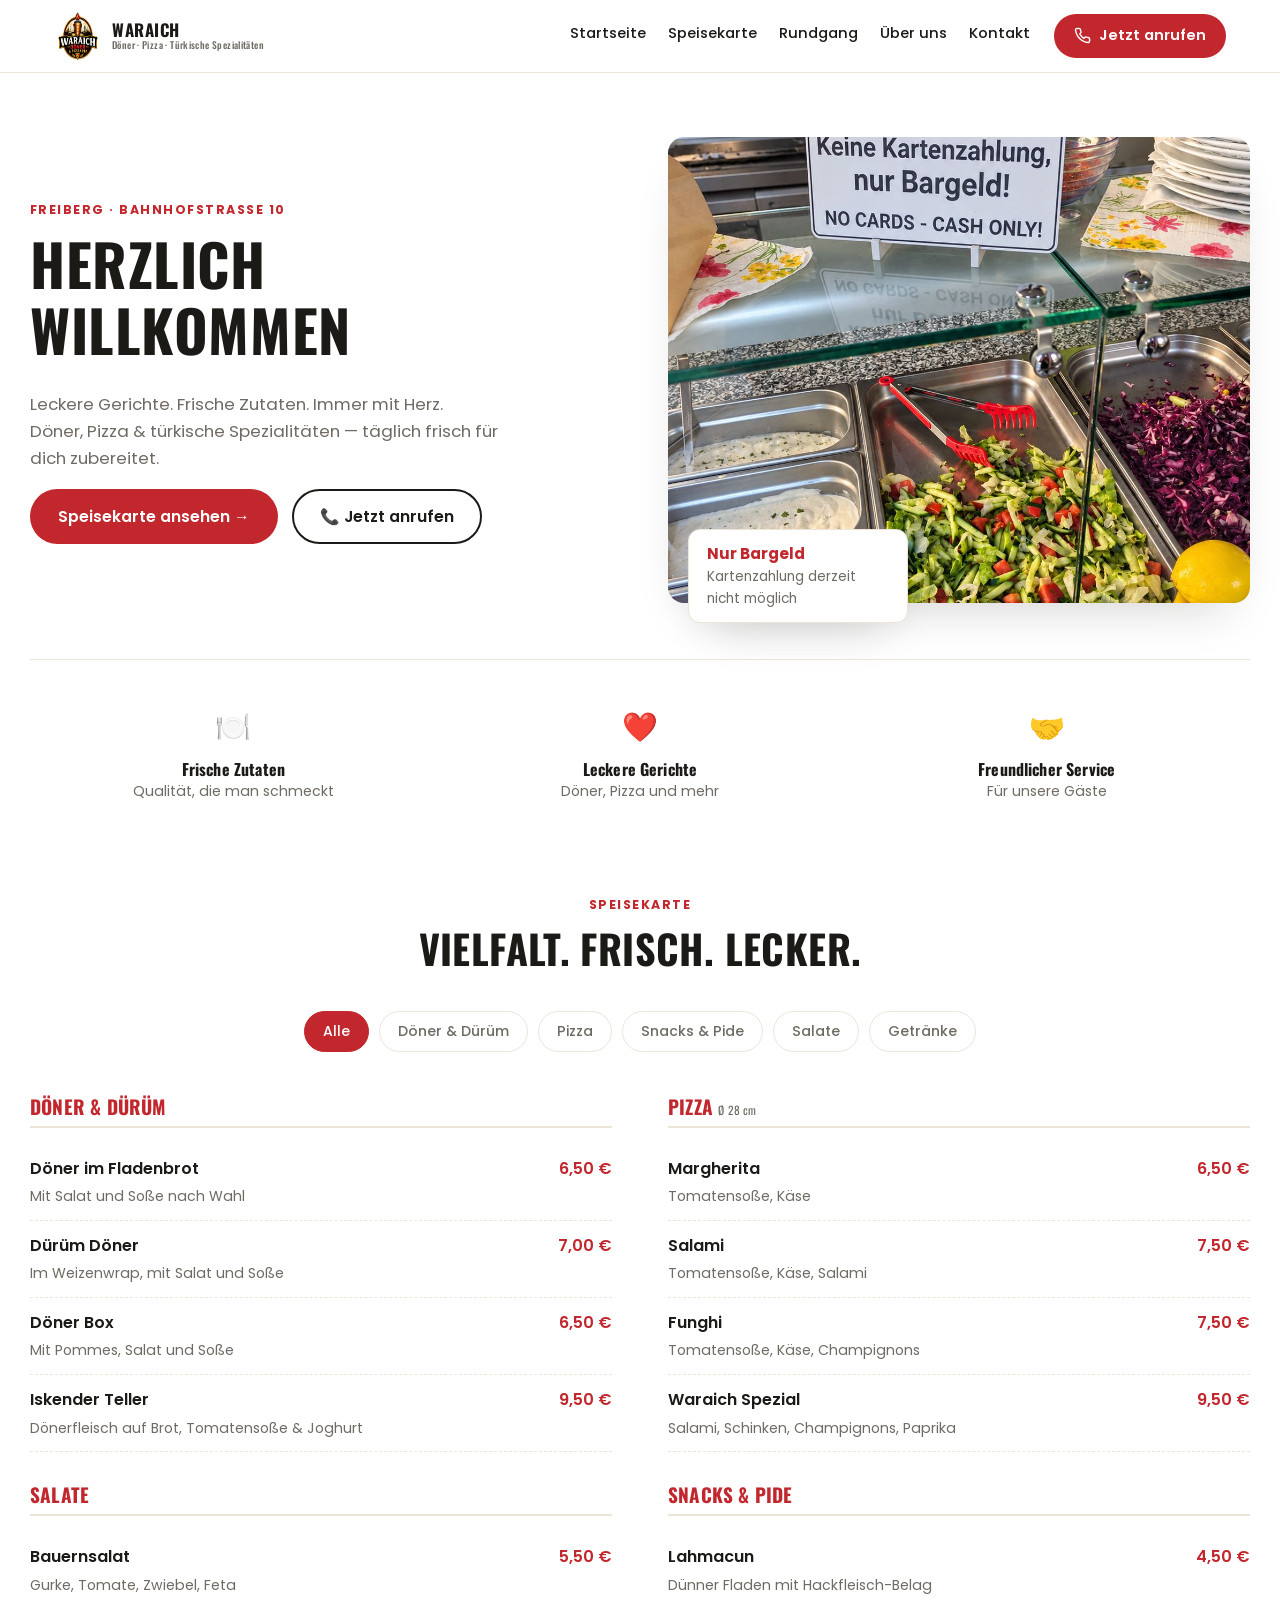
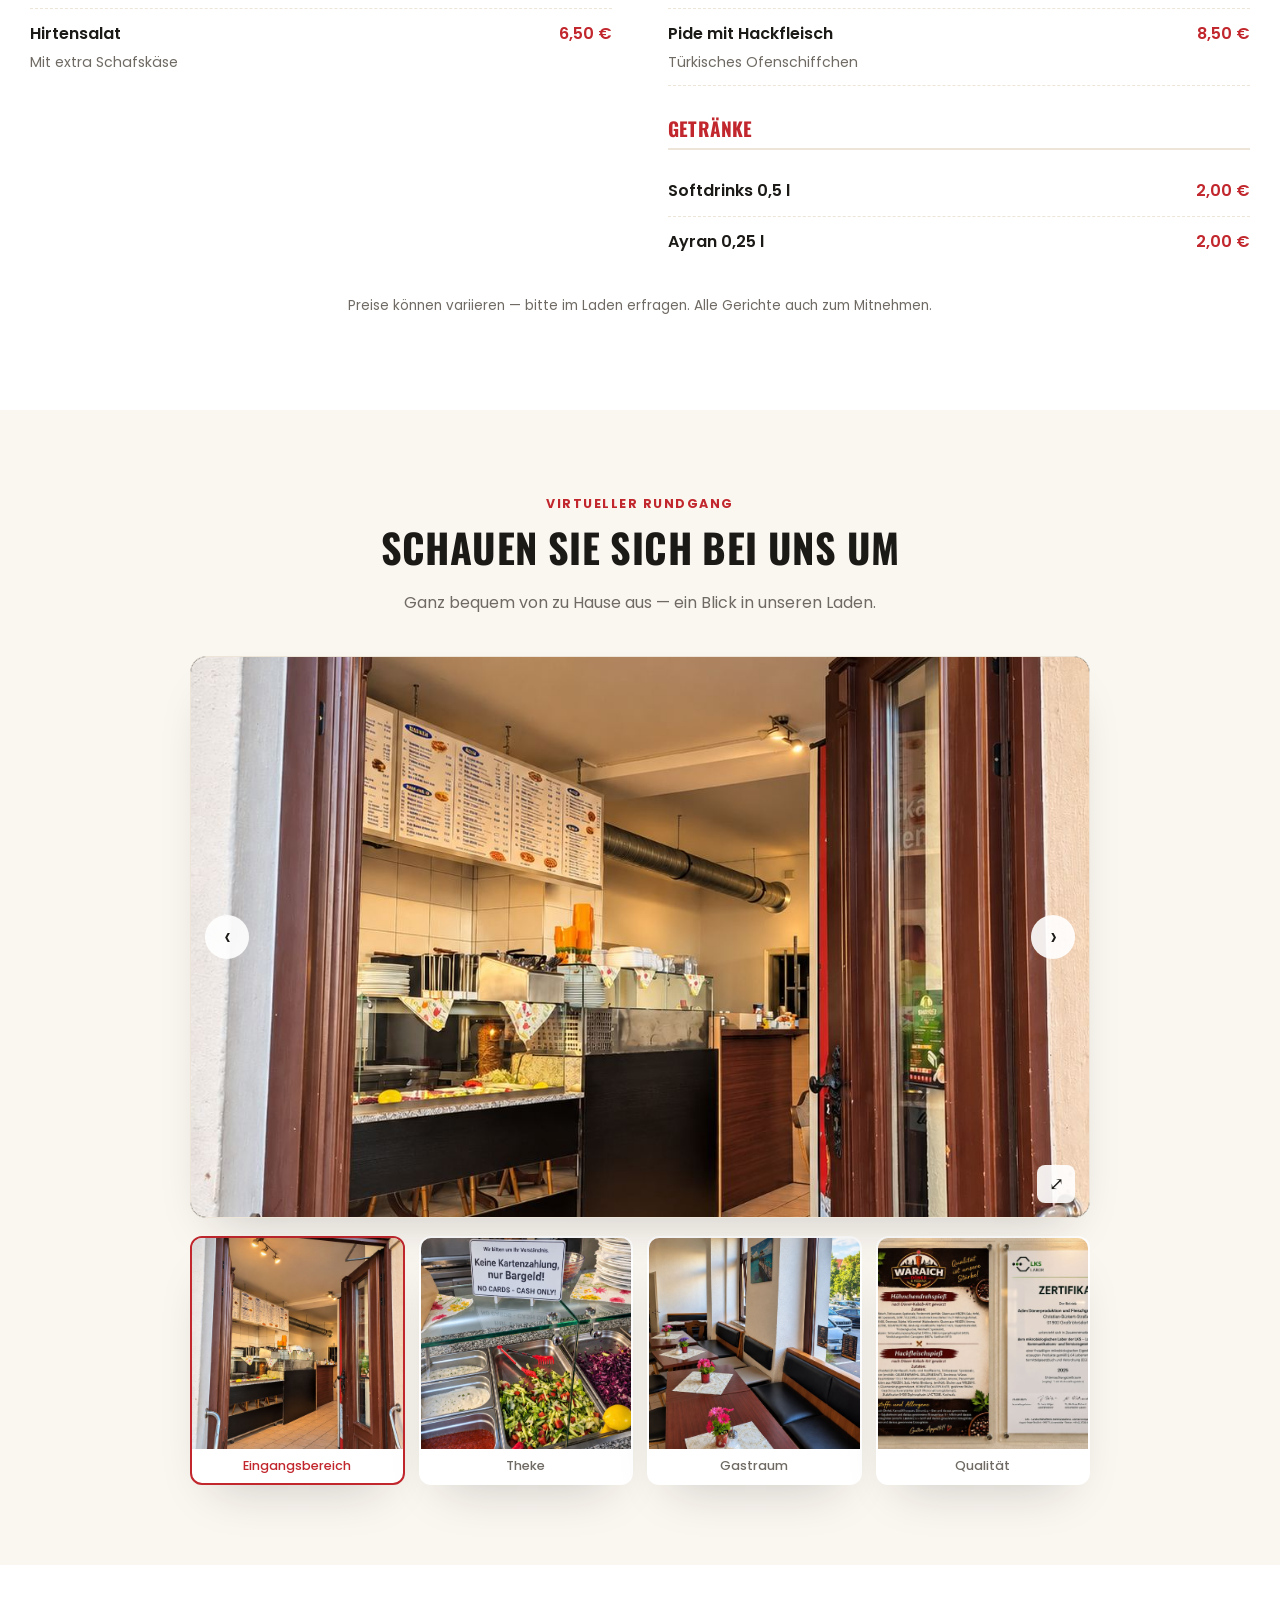
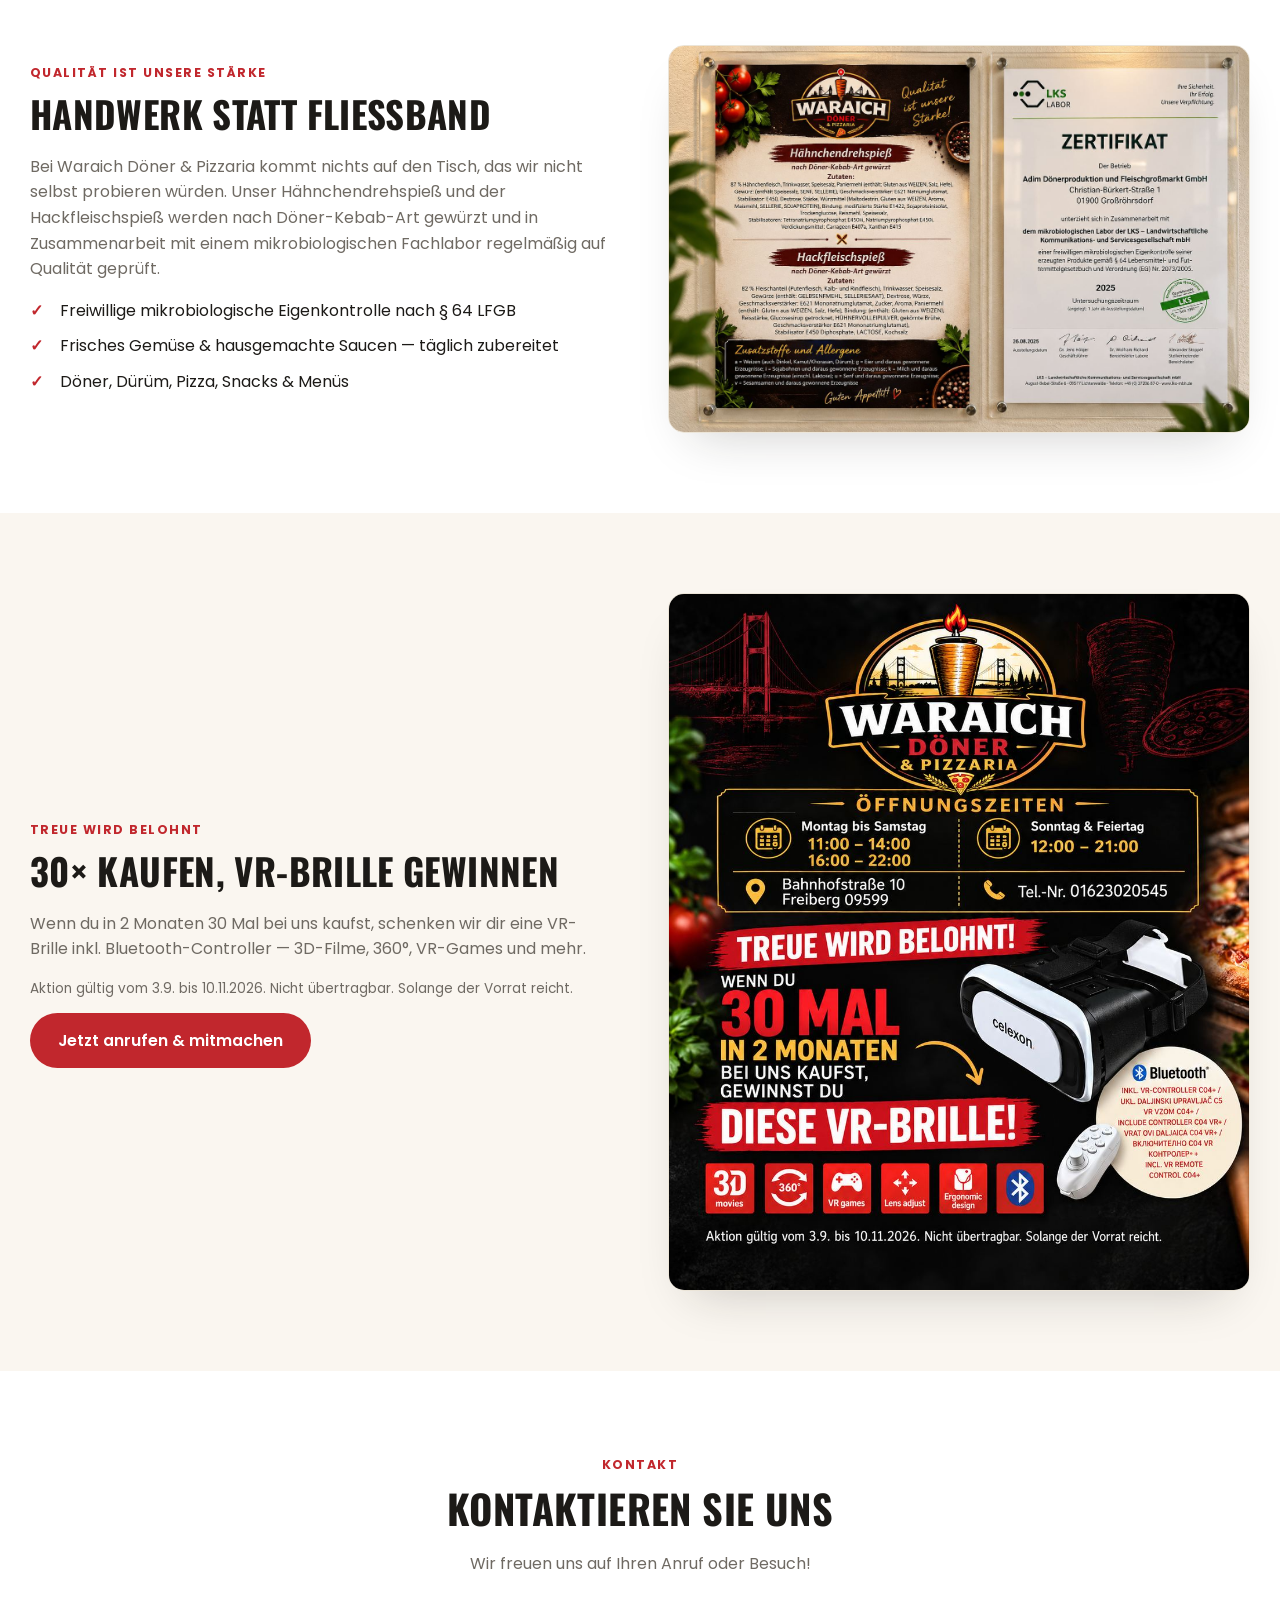
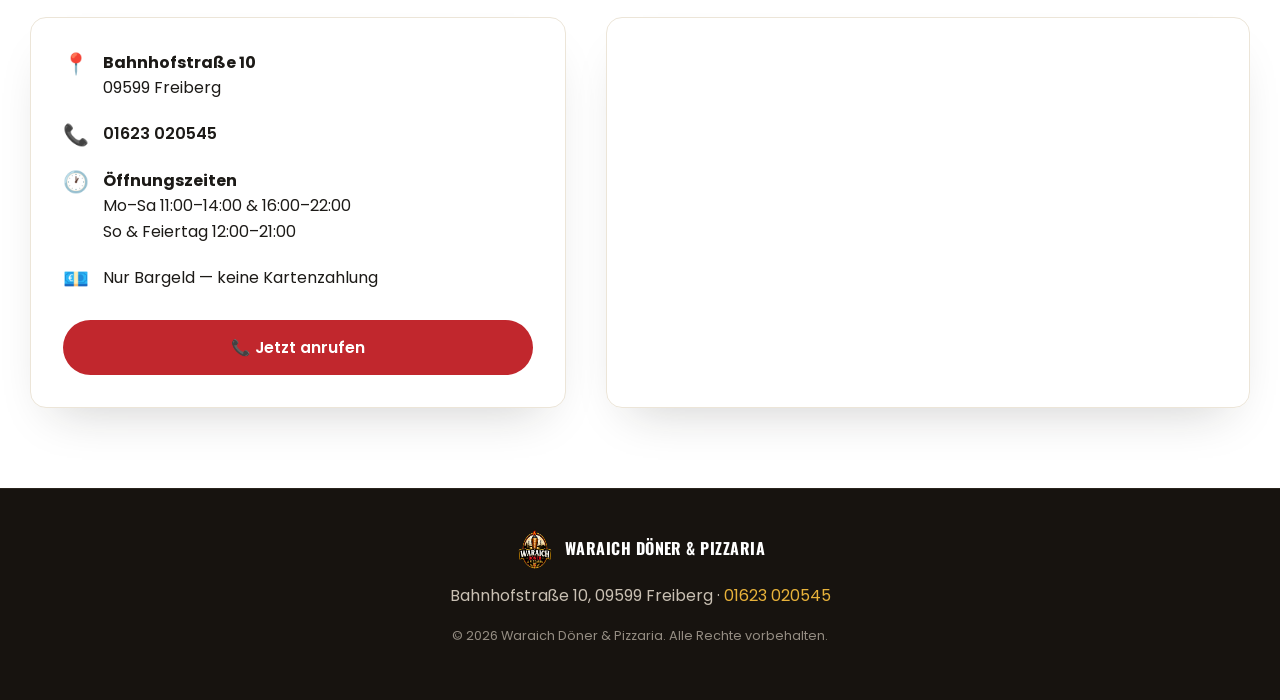
==== commit d74c0db8: "Add Waraich Döner & Pizzaria restaurant website Replaces the unrelated resourcepack download page wi" ====
--- a/index.html
+++ b/index.html
@@ -3,34 +3,317 @@
 <head>
 <meta charset="utf-8">
 <meta name="viewport" content="width=device-width,initial-scale=1">
-<title>MineCore Network — Resourcepack Download</title>
-<meta name="description" content="Lade das MineCore Network Resourcepack kostenlos herunter. Kein Account, kein Login, kein Umweg — direkt per Klick.">
-<link rel="icon" href="data:,">
+<title>Waraich Döner &amp; Pizzaria — Freiberg</title>
+<meta name="description" content="Waraich Döner &amp; Pizzaria in Freiberg: frischer Döner, Pizza &amp; mehr. Bahnhofstraße 10, 09599 Freiberg. Jetzt anrufen: 01623020545.">
+<link rel="icon" href="images/logo.png">
+<link rel="preconnect" href="https://fonts.googleapis.com">
+<link rel="preconnect" href="https://fonts.gstatic.com" crossorigin>
+<link href="https://fonts.googleapis.com/css2?family=Oswald:wght@500;600;700&family=Poppins:wght@400;500;600;700&display=swap" rel="stylesheet">
 <link rel="stylesheet" href="css/style.css">
 </head>
 <body>
-<main>
-<div class="card">
-<h1>MineCore <span>Network</span></h1>
-<p class="tag">Server-Resourcepack — Ränge, Badges, Banner &amp; Icons</p>
-
-<a class="download" href="minecore_pack.zip" download>
-<span class="label">Resourcepack herunterladen</span>
-<span class="meta">.zip · ca. 20 MB · kein Account nötig</span>
-</a>
-
-<div class="info">
-<h2>So installierst du es</h2>
-<ol>
-<li>ZIP über den Button oben herunterladen (kein Login erforderlich).</li>
-<li>Minecraft starten → <b>Optionen → Ressourcenpakete</b>.</li>
-<li>Ordner öffnen und die heruntergeladene ZIP-Datei dort hineinlegen.</li>
-<li>Im Spiel das Paket auswählen und aktivieren.</li>
-</ol>
+
+<a class="skip-link" href="#main">Zum Inhalt springen</a>
+
+<header class="site-header" id="top">
+  <div class="header-inner">
+    <a class="brand" href="#top">
+      <img src="images/logo.png" alt="Waraich Döner &amp; Pizzaria Logo" width="48" height="48">
+      <span class="brand-text">Waraich<em>Döner · Pizza · Türkische Spezialitäten</em></span>
+    </a>
+
+    <nav class="main-nav" id="main-nav">
+      <a href="#top">Startseite</a>
+      <a href="#speisekarte">Speisekarte</a>
+      <a href="#rundgang">Rundgang</a>
+      <a href="#ueber-uns">Über uns</a>
+      <a href="#kontakt">Kontakt</a>
+    </nav>
+
+    <a class="call-pill" href="tel:+4901623020545">
+      <svg viewBox="0 0 24 24" width="17" height="17" fill="none" stroke="currentColor" stroke-width="2" stroke-linecap="round" stroke-linejoin="round"><path d="M22 16.92v3a2 2 0 0 1-2.18 2 19.79 19.79 0 0 1-8.63-3.07 19.5 19.5 0 0 1-6-6 19.79 19.79 0 0 1-3.07-8.67A2 2 0 0 1 4.11 2h3a2 2 0 0 1 2 1.72c.127.96.361 1.903.7 2.81a2 2 0 0 1-.45 2.11L8.09 9.91a16 16 0 0 0 6 6l1.27-1.27a2 2 0 0 1 2.11-.45c.907.339 1.85.573 2.81.7A2 2 0 0 1 22 16.92z"/></svg>
+      <span>Jetzt anrufen</span>
+    </a>
+
+    <button class="nav-toggle" id="nav-toggle" aria-expanded="false" aria-controls="main-nav" aria-label="Menü öffnen">
+      <span></span><span></span><span></span>
+    </button>
+  </div>
+</header>
+
+<main id="main">
+
+  <!-- HERO -->
+  <section class="hero">
+    <div class="hero-inner">
+      <div class="hero-text">
+        <span class="eyebrow">Freiberg · Bahnhofstraße 10</span>
+        <h1>Herzlich<br>Willkommen</h1>
+        <p class="hero-sub">Leckere Gerichte. Frische Zutaten. Immer mit Herz.<br>Döner, Pizza &amp; türkische Spezialitäten — täglich frisch für dich zubereitet.</p>
+        <div class="hero-actions">
+          <a class="btn btn-primary" href="#speisekarte">Speisekarte ansehen →</a>
+          <a class="btn btn-outline" href="tel:+4901623020545">📞 Jetzt anrufen</a>
+        </div>
+      </div>
+      <div class="hero-media">
+        <img src="images/theke.jpg" alt="Frische Salate und Saucen an der Theke von Waraich Döner">
+        <div class="hero-badge">
+          <strong>Nur Bargeld</strong>
+          <span>Kartenzahlung derzeit nicht möglich</span>
+        </div>
+      </div>
+    </div>
+
+    <div class="feature-row">
+      <div class="feature">
+        <span class="feature-icon">🍽️</span>
+        <h3>Frische Zutaten</h3>
+        <p>Qualität, die man schmeckt</p>
+      </div>
+      <div class="feature">
+        <span class="feature-icon">❤️</span>
+        <h3>Leckere Gerichte</h3>
+        <p>Döner, Pizza und mehr</p>
+      </div>
+      <div class="feature">
+        <span class="feature-icon">🤝</span>
+        <h3>Freundlicher Service</h3>
+        <p>Für unsere Gäste</p>
+      </div>
+    </div>
+  </section>
+
+  <!-- SPEISEKARTE -->
+  <section class="section" id="speisekarte">
+    <div class="section-inner">
+      <div class="section-head">
+        <span class="eyebrow">Speisekarte</span>
+        <h2>Vielfalt. Frisch. Lecker.</h2>
+      </div>
+
+      <div class="menu-tabs" id="menu-tabs" role="tablist">
+        <button class="menu-tab is-active" data-filter="all">Alle</button>
+        <button class="menu-tab" data-filter="doener">Döner &amp; Dürüm</button>
+        <button class="menu-tab" data-filter="pizza">Pizza</button>
+        <button class="menu-tab" data-filter="snacks">Snacks &amp; Pide</button>
+        <button class="menu-tab" data-filter="salate">Salate</button>
+        <button class="menu-tab" data-filter="getraenke">Getränke</button>
+      </div>
+
+      <div class="menu-grid" id="menu-grid">
+
+        <div class="menu-col">
+          <h3 class="menu-cat" data-cat="doener">Döner &amp; Dürüm</h3>
+          <div class="menu-item" data-cat="doener">
+            <div class="menu-item-head"><span>Döner im Fladenbrot</span><span class="price">6,50 €</span></div>
+            <p>Mit Salat und Soße nach Wahl</p>
+          </div>
+          <div class="menu-item" data-cat="doener">
+            <div class="menu-item-head"><span>Dürüm Döner</span><span class="price">7,00 €</span></div>
+            <p>Im Weizenwrap, mit Salat und Soße</p>
+          </div>
+          <div class="menu-item" data-cat="doener">
+            <div class="menu-item-head"><span>Döner Box</span><span class="price">6,50 €</span></div>
+            <p>Mit Pommes, Salat und Soße</p>
+          </div>
+          <div class="menu-item" data-cat="doener">
+            <div class="menu-item-head"><span>Iskender Teller</span><span class="price">9,50 €</span></div>
+            <p>Dönerfleisch auf Brot, Tomatensoße &amp; Joghurt</p>
+          </div>
+
+          <h3 class="menu-cat" data-cat="salate">Salate</h3>
+          <div class="menu-item" data-cat="salate">
+            <div class="menu-item-head"><span>Bauernsalat</span><span class="price">5,50 €</span></div>
+            <p>Gurke, Tomate, Zwiebel, Feta</p>
+          </div>
+          <div class="menu-item" data-cat="salate">
+            <div class="menu-item-head"><span>Hirtensalat</span><span class="price">6,50 €</span></div>
+            <p>Mit extra Schafskäse</p>
+          </div>
+        </div>
+
+        <div class="menu-col">
+          <h3 class="menu-cat" data-cat="pizza">Pizza <small>Ø 28 cm</small></h3>
+          <div class="menu-item" data-cat="pizza">
+            <div class="menu-item-head"><span>Margherita</span><span class="price">6,50 €</span></div>
+            <p>Tomatensoße, Käse</p>
+          </div>
+          <div class="menu-item" data-cat="pizza">
+            <div class="menu-item-head"><span>Salami</span><span class="price">7,50 €</span></div>
+            <p>Tomatensoße, Käse, Salami</p>
+          </div>
+          <div class="menu-item" data-cat="pizza">
+            <div class="menu-item-head"><span>Funghi</span><span class="price">7,50 €</span></div>
+            <p>Tomatensoße, Käse, Champignons</p>
+          </div>
+          <div class="menu-item" data-cat="pizza">
+            <div class="menu-item-head"><span>Waraich Spezial</span><span class="price">9,50 €</span></div>
+            <p>Salami, Schinken, Champignons, Paprika</p>
+          </div>
+
+          <h3 class="menu-cat" data-cat="snacks">Snacks &amp; Pide</h3>
+          <div class="menu-item" data-cat="snacks">
+            <div class="menu-item-head"><span>Lahmacun</span><span class="price">4,50 €</span></div>
+            <p>Dünner Fladen mit Hackfleisch-Belag</p>
+          </div>
+          <div class="menu-item" data-cat="snacks">
+            <div class="menu-item-head"><span>Pide mit Hackfleisch</span><span class="price">8,50 €</span></div>
+            <p>Türkisches Ofenschiffchen</p>
+          </div>
+
+          <h3 class="menu-cat" data-cat="getraenke">Getränke</h3>
+          <div class="menu-item" data-cat="getraenke">
+            <div class="menu-item-head"><span>Softdrinks 0,5 l</span><span class="price">2,00 €</span></div>
+          </div>
+          <div class="menu-item" data-cat="getraenke">
+            <div class="menu-item-head"><span>Ayran 0,25 l</span><span class="price">2,00 €</span></div>
+          </div>
+        </div>
+
+      </div>
+      <p class="fine-print center">Preise können variieren — bitte im Laden erfragen. Alle Gerichte auch zum Mitnehmen.</p>
+    </div>
+  </section>
+
+  <!-- RUNDGANG -->
+  <section class="section section-tint" id="rundgang">
+    <div class="section-inner">
+      <div class="section-head">
+        <span class="eyebrow">Virtueller Rundgang</span>
+        <h2>Schauen Sie sich bei uns um</h2>
+        <p>Ganz bequem von zu Hause aus — ein Blick in unseren Laden.</p>
+      </div>
+
+      <div class="tour" id="tour">
+        <div class="tour-stage">
+          <img id="tour-image" src="images/eingang.jpg" alt="Eingangsbereich von Waraich Döner &amp; Pizzaria">
+          <button class="tour-nav tour-prev" id="tour-prev" aria-label="Vorheriges Bild">‹</button>
+          <button class="tour-nav tour-next" id="tour-next" aria-label="Nächstes Bild">›</button>
+          <button class="tour-fullscreen" id="tour-fullscreen" aria-label="Bild vollständig anzeigen">⤢</button>
+        </div>
+
+        <div class="tour-thumbs" id="tour-thumbs">
+          <button class="tour-thumb is-active" data-index="0" data-src="images/eingang.jpg" data-caption="Eingangsbereich">
+            <img src="images/eingang.jpg" alt="Eingangsbereich" loading="lazy">
+            <span>Eingangsbereich</span>
+          </button>
+          <button class="tour-thumb" data-index="1" data-src="images/theke.jpg" data-caption="Theke">
+            <img src="images/theke.jpg" alt="Theke mit frischen Salaten" loading="lazy">
+            <span>Theke</span>
+          </button>
+          <button class="tour-thumb" data-index="2" data-src="images/innenraum.jpg" data-caption="Gastraum">
+            <img src="images/innenraum.jpg" alt="Gastraum / Sitzbereich" loading="lazy">
+            <span>Gastraum</span>
+          </button>
+          <button class="tour-thumb" data-index="3" data-src="images/zertifikat.jpg" data-caption="Qualität &amp; Zutaten">
+            <img src="images/zertifikat.jpg" alt="Zutaten- und Zertifikatstafel" loading="lazy">
+            <span>Qualität</span>
+          </button>
+        </div>
+      </div>
+    </div>
+  </section>
+
+  <!-- ÜBER UNS / QUALITÄT -->
+  <section class="section" id="ueber-uns">
+    <div class="section-inner two-col">
+      <div class="col-text">
+        <span class="eyebrow">Qualität ist unsere Stärke</span>
+        <h2>Handwerk statt Fließband</h2>
+        <p>Bei Waraich Döner &amp; Pizzaria kommt nichts auf den Tisch, das wir nicht selbst probieren würden. Unser Hähnchendreh­spieß und der Hackfleischspieß werden nach Döner-Kebab-Art gewürzt und in Zusammenarbeit mit einem mikrobiologischen Fachlabor regelmäßig auf Qualität geprüft.</p>
+        <ul class="check-list">
+          <li>Freiwillige mikrobiologische Eigenkontrolle nach § 64 LFGB</li>
+          <li>Frisches Gemüse &amp; hausgemachte Saucen — täglich zubereitet</li>
+          <li>Döner, Dürüm, Pizza, Snacks &amp; Menüs</li>
+        </ul>
+      </div>
+      <div class="col-media">
+        <img src="images/zertifikat.jpg" alt="Zertifikat der mikrobiologischen Eigenkontrolle und Zutatenübersicht von Waraich Döner" loading="lazy">
+      </div>
+    </div>
+  </section>
+
+  <!-- AKTION -->
+  <section class="section section-tint" id="aktion">
+    <div class="section-inner two-col reverse">
+      <div class="col-media">
+        <img src="images/aktion-vr.jpg" alt="Treue-Aktion: 30 Mal in 2 Monaten kaufen und eine VR-Brille gewinnen" loading="lazy">
+      </div>
+      <div class="col-text">
+        <span class="eyebrow">Treue wird belohnt</span>
+        <h2>30× kaufen, VR-Brille gewinnen</h2>
+        <p>Wenn du in 2 Monaten 30 Mal bei uns kaufst, schenken wir dir eine VR-Brille inkl. Bluetooth-Controller — 3D-Filme, 360°, VR-Games und mehr.</p>
+        <p class="fine-print">Aktion gültig vom 3.9. bis 10.11.2026. Nicht übertragbar. Solange der Vorrat reicht.</p>
+        <a class="btn btn-primary" href="tel:+4901623020545">Jetzt anrufen &amp; mitmachen</a>
+      </div>
+    </div>
+  </section>
+
+  <!-- KONTAKT -->
+  <section class="section" id="kontakt">
+    <div class="section-inner">
+      <div class="section-head">
+        <span class="eyebrow">Kontakt</span>
+        <h2>Kontaktieren Sie uns</h2>
+        <p>Wir freuen uns auf Ihren Anruf oder Besuch!</p>
+      </div>
+
+      <div class="contact-grid">
+        <div class="contact-info">
+          <div class="contact-row">
+            <span class="contact-icon">📍</span>
+            <div><strong>Bahnhofstraße 10</strong><br>09599 Freiberg</div>
+          </div>
+          <div class="contact-row">
+            <span class="contact-icon">📞</span>
+            <div><a class="info-link" href="tel:+4901623020545">01623 020545</a></div>
+          </div>
+          <div class="contact-row">
+            <span class="contact-icon">🕐</span>
+            <div>
+              <strong>Öffnungszeiten</strong><br>
+              Mo–Sa 11:00–14:00 &amp; 16:00–22:00<br>
+              So &amp; Feiertag 12:00–21:00
+            </div>
+          </div>
+          <div class="contact-row">
+            <span class="contact-icon">💶</span>
+            <div>Nur Bargeld — keine Kartenzahlung</div>
+          </div>
+          <a class="btn btn-primary contact-call-btn" href="tel:+4901623020545">📞 Jetzt anrufen</a>
+        </div>
+
+        <div class="map-wrap">
+          <iframe
+            title="Standort Waraich Döner & Pizzaria"
+            src="https://www.google.com/maps?q=Bahnhofstra%C3%9Fe+10,+09599+Freiberg&output=embed"
+            loading="lazy"
+            referrerpolicy="no-referrer-when-downgrade">
+          </iframe>
+        </div>
+      </div>
+    </div>
+  </section>
+
+</main>
+
+<!-- FULLSCREEN LIGHTBOX -->
+<div class="lightbox" id="lightbox">
+  <button class="lightbox-close" id="lightbox-close" aria-label="Schließen">✕</button>
+  <img id="lightbox-image" src="" alt="">
 </div>
 
-<p class="footer">Direktlink zur Datei: <code>minecore_pack.zip</code> — funktioniert auch ohne diese Seite, einfach die ZIP-URL teilen.</p>
-</div>
-</main>
+<footer class="site-footer">
+  <div class="footer-inner">
+    <div class="footer-brand">
+      <img src="images/logo.png" alt="Waraich Döner &amp; Pizzaria Logo" width="40" height="40">
+      <span>Waraich Döner &amp; Pizzaria</span>
+    </div>
+    <p>Bahnhofstraße 10, 09599 Freiberg · <a href="tel:+4901623020545">01623 020545</a></p>
+    <p class="footer-copy">© 2026 Waraich Döner &amp; Pizzaria. Alle Rechte vorbehalten.</p>
+  </div>
+</footer>
+
+<script src="js/script.js"></script>
 </body>
 </html>
--- a/css/style.css
+++ b/css/style.css
@@ -1,94 +1,311 @@
 :root{
-  --bg:#0f1115;
-  --card:#171a21;
-  --text:#eef0f4;
-  --muted:#9aa1ad;
-  --accent:#5cc98a;
-  --accent-dark:#3f9c67;
-  --border:#262b34;
-}
-*{box-sizing:border-box}
-html,body{margin:0;padding:0}
+  --bg:#ffffff;
+  --bg-tint:#faf6f0;
+  --card:#ffffff;
+  --ink:#1c1a17;
+  --muted:#6f6a63;
+  --red:#c1272d;
+  --red-dark:#a01e23;
+  --gold:#e8b23a;
+  --border:#ece5d8;
+  --radius:16px;
+  --shadow:0 24px 48px -24px rgba(28,26,23,.22);
+}
+
+*,*::before,*::after{box-sizing:border-box}
+html{scroll-behavior:smooth}
 body{
-  min-height:100vh;
-  display:flex;
-  align-items:center;
-  justify-content:center;
+  margin:0;
   background:var(--bg);
-  color:var(--text);
-  font-family:-apple-system,BlinkMacSystemFont,"Segoe UI",Roboto,Helvetica,Arial,sans-serif;
-  padding:24px;
-}
-main{width:100%;display:flex;justify-content:center}
-.card{
-  width:100%;
-  max-width:560px;
-  background:var(--card);
+  color:var(--ink);
+  font-family:"Poppins",-apple-system,BlinkMacSystemFont,"Segoe UI",sans-serif;
+  line-height:1.6;
+  -webkit-font-smoothing:antialiased;
+}
+h1,h2,h3{
+  font-family:"Oswald",sans-serif;
+  letter-spacing:.01em;
+  margin:0 0 .5em;
+  line-height:1.15;
+  color:var(--ink);
+}
+p{margin:0 0 1em}
+a{color:inherit}
+img{max-width:100%;display:block}
+button{font-family:inherit}
+
+.skip-link{
+  position:absolute;left:-999px;top:0;background:var(--red);color:#fff;
+  padding:10px 16px;z-index:300;border-radius:0 0 8px 0;
+}
+.skip-link:focus{left:0}
+
+/* ---------- Header ---------- */
+.site-header{
+  position:sticky;top:0;z-index:100;
+  background:rgba(255,255,255,.92);
+  backdrop-filter:blur(10px);
+  border-bottom:1px solid var(--border);
+}
+.header-inner{
+  max-width:1220px;margin:0 auto;padding:12px 24px;
+  display:flex;align-items:center;gap:24px;
+}
+.brand{display:flex;align-items:center;gap:10px;text-decoration:none;color:var(--ink);margin-right:auto}
+.brand img{border-radius:50%}
+.brand-text{font-family:"Oswald",sans-serif;font-weight:700;text-transform:uppercase;font-size:1.05rem;letter-spacing:.03em;line-height:1.2}
+.brand-text em{display:block;font-style:normal;color:var(--muted);font-size:.6rem;letter-spacing:.04em;text-transform:none;font-weight:500}
+
+.main-nav{display:flex;align-items:center;gap:22px}
+.main-nav a{
+  text-decoration:none;color:var(--ink);font-weight:500;font-size:.92rem;
+  transition:color .15s ease;white-space:nowrap;position:relative;padding-bottom:4px;
+}
+.main-nav a:hover{color:var(--red)}
+
+.call-pill{
+  display:flex;align-items:center;gap:8px;
+  background:var(--red);color:#fff;text-decoration:none;
+  padding:10px 20px;border-radius:999px;font-weight:600;font-size:.92rem;
+  white-space:nowrap;transition:background .15s ease, transform .1s ease;
+}
+.call-pill:hover{background:var(--red-dark);transform:translateY(-1px)}
+
+.nav-toggle{
+  display:none;flex-direction:column;justify-content:center;gap:5px;
+  background:none;border:0;padding:8px;cursor:pointer;
+}
+.nav-toggle span{width:24px;height:2px;background:var(--ink);border-radius:2px}
+
+/* ---------- Hero ---------- */
+.hero{padding:64px 24px 0}
+.hero-inner{
+  max-width:1220px;margin:0 auto;
+  display:grid;grid-template-columns:1fr 1fr;gap:56px;align-items:center;
+  padding-bottom:56px;
+}
+.hero-text .eyebrow{color:var(--red)}
+.hero h1{font-size:clamp(2.4rem,5vw,3.6rem);text-transform:uppercase;font-weight:700}
+.hero-sub{color:var(--muted);font-size:1.05rem;max-width:480px}
+.hero-actions{display:flex;gap:14px;flex-wrap:wrap;margin-top:8px}
+
+.hero-media{position:relative}
+.hero-media img{
+  border-radius:var(--radius);box-shadow:var(--shadow);
+  aspect-ratio:4/3.2;object-fit:cover;width:100%;
+}
+.hero-badge{
+  position:absolute;left:20px;bottom:-20px;background:#fff;border:1px solid var(--border);
+  border-radius:12px;padding:12px 18px;box-shadow:var(--shadow);
+  font-size:.85rem;max-width:220px;
+}
+.hero-badge strong{display:block;color:var(--red);font-size:.95rem}
+.hero-badge span{color:var(--muted)}
+
+.feature-row{
+  max-width:1220px;margin:0 auto;border-top:1px solid var(--border);
+  display:grid;grid-template-columns:repeat(3,1fr);
+  padding:44px 0 8px;
+}
+.feature{text-align:center;padding:0 20px}
+.feature-icon{font-size:1.8rem;display:block;margin-bottom:10px}
+.feature h3{font-size:1rem;text-transform:none;margin-bottom:2px}
+.feature p{color:var(--muted);font-size:.88rem;margin:0}
+
+.btn{
+  display:inline-flex;align-items:center;gap:8px;
+  padding:13px 26px;border-radius:999px;text-decoration:none;
+  font-weight:600;font-size:.98rem;transition:transform .15s ease, background .15s ease;
+  border:2px solid transparent;cursor:pointer;
+}
+.btn:hover{transform:translateY(-2px)}
+.btn-primary{background:var(--red);color:#fff}
+.btn-primary:hover{background:var(--red-dark)}
+.btn-outline{border-color:var(--ink);color:var(--ink)}
+.btn-outline:hover{background:var(--ink);color:#fff}
+
+/* ---------- Sections ---------- */
+.section{padding:80px 24px}
+.section-tint{background:var(--bg-tint)}
+.section-inner{max-width:1220px;margin:0 auto}
+.section-head{max-width:640px;margin:0 auto 40px;text-align:center}
+.eyebrow{
+  display:inline-block;color:var(--red);font-weight:700;text-transform:uppercase;
+  letter-spacing:.12em;font-size:.78rem;margin-bottom:10px;
+}
+.section-head h2{font-size:clamp(1.8rem,4vw,2.5rem);text-transform:uppercase}
+.section-head p{color:var(--muted)}
+
+.two-col{
+  display:grid;grid-template-columns:1fr 1fr;gap:56px;align-items:center;
+}
+.two-col.reverse .col-media{order:2}
+.col-text h2{font-size:clamp(1.7rem,3.5vw,2.3rem);text-transform:uppercase}
+.col-text p{color:var(--muted)}
+.col-media img{
+  border-radius:var(--radius);box-shadow:var(--shadow);
   border:1px solid var(--border);
-  border-radius:16px;
-  padding:40px 32px;
-  text-align:center;
-}
-h1{
-  margin:0 0 8px;
-  font-size:2rem;
-  font-weight:800;
-  letter-spacing:-0.02em;
-}
-h1 span{color:var(--accent)}
-.tag{
-  margin:0 0 32px;
-  color:var(--muted);
-  font-size:0.95rem;
-}
-.download{
-  display:block;
-  background:var(--accent);
-  color:#0b1410;
-  text-decoration:none;
-  border-radius:12px;
-  padding:20px 24px;
-  transition:background .15s ease, transform .1s ease;
-}
-.download:hover{background:var(--accent-dark);color:#fff}
-.download:active{transform:scale(0.98)}
-.download .label{
-  display:block;
-  font-size:1.15rem;
-  font-weight:700;
-}
-.download .meta{
-  display:block;
-  margin-top:4px;
-  font-size:0.85rem;
-  opacity:0.75;
-}
-.info{
-  text-align:left;
-  margin-top:36px;
-  padding-top:24px;
-  border-top:1px solid var(--border);
-}
-.info h2{
-  font-size:1rem;
-  margin:0 0 12px;
-  color:var(--muted);
-  text-transform:uppercase;
-  letter-spacing:0.04em;
-}
-.info ol{
-  margin:0;
-  padding-left:20px;
-  line-height:1.7;
-  font-size:0.95rem;
-}
-.footer{
-  margin-top:24px;
-  font-size:0.8rem;
-  color:var(--muted);
-}
-.footer code{
-  background:#1f232c;
-  padding:2px 6px;
-  border-radius:4px;
-}
+}
+
+.check-list{list-style:none;margin:0 0 24px;padding:0;display:flex;flex-direction:column;gap:10px}
+.check-list li{padding-left:30px;position:relative;color:var(--ink)}
+.check-list li::before{
+  content:"✓";position:absolute;left:0;top:0;
+  color:var(--red);font-weight:700;
+}
+.fine-print{color:var(--muted);font-size:.85rem}
+.fine-print.center{text-align:center;margin-top:28px}
+
+/* ---------- Speisekarte ---------- */
+.menu-tabs{
+  display:flex;gap:10px;flex-wrap:wrap;justify-content:center;margin-bottom:44px;
+}
+.menu-tab{
+  background:#fff;border:1px solid var(--border);color:var(--muted);
+  padding:9px 18px;border-radius:999px;font-size:.88rem;font-weight:500;cursor:pointer;
+  transition:all .15s ease;
+}
+.menu-tab:hover{border-color:var(--red);color:var(--red)}
+.menu-tab.is-active{background:var(--red);border-color:var(--red);color:#fff}
+
+.menu-grid{display:grid;grid-template-columns:1fr 1fr;gap:0 56px}
+.menu-cat{
+  font-size:1.2rem;text-transform:uppercase;color:var(--red);
+  margin:32px 0 16px;padding-bottom:8px;border-bottom:2px solid var(--border);
+}
+.menu-cat small{color:var(--muted);font-size:.6em;text-transform:none;font-weight:400}
+.menu-col > .menu-cat:first-child{margin-top:0}
+.menu-item{padding:12px 0;border-bottom:1px dashed var(--border)}
+.menu-item:last-child{border-bottom:0}
+.menu-item.is-hidden{display:none}
+.menu-item-head{
+  display:flex;justify-content:space-between;gap:12px;font-weight:600;
+}
+.menu-item-head .price{color:var(--red);white-space:nowrap}
+.menu-item p{margin:4px 0 0;color:var(--muted);font-size:.88rem}
+
+/* ---------- Rundgang / Tour ---------- */
+.tour{max-width:900px;margin:0 auto}
+.tour-stage{
+  position:relative;border-radius:var(--radius);overflow:hidden;
+  box-shadow:var(--shadow);border:1px solid var(--border);
+  aspect-ratio:16/10;background:#000;
+}
+.tour-stage img{
+  width:100%;height:100%;object-fit:cover;
+  transition:opacity .2s ease;
+}
+.tour-nav{
+  position:absolute;top:50%;transform:translateY(-50%);
+  width:44px;height:44px;border-radius:50%;border:none;
+  background:rgba(255,255,255,.9);color:var(--ink);font-size:1.6rem;cursor:pointer;
+  display:flex;align-items:center;justify-content:center;
+  box-shadow:var(--shadow);transition:background .15s ease, color .15s ease;
+}
+.tour-nav:hover{background:var(--red);color:#fff}
+.tour-prev{left:14px}
+.tour-next{right:14px}
+.tour-fullscreen{
+  position:absolute;right:14px;bottom:14px;width:38px;height:38px;border-radius:8px;border:none;
+  background:rgba(255,255,255,.9);color:var(--ink);font-size:1.1rem;cursor:pointer;
+  display:flex;align-items:center;justify-content:center;box-shadow:var(--shadow);
+}
+.tour-fullscreen:hover{background:var(--red);color:#fff}
+
+.tour-thumbs{
+  display:grid;grid-template-columns:repeat(4,1fr);gap:14px;margin-top:18px;
+}
+.tour-thumb{
+  padding:0;border:2px solid transparent;border-radius:12px;overflow:hidden;
+  cursor:pointer;background:#fff;box-shadow:var(--shadow);
+}
+.tour-thumb img{width:100%;aspect-ratio:1;object-fit:cover}
+.tour-thumb span{display:block;padding:8px 4px;font-size:.8rem;font-weight:500;color:var(--muted)}
+.tour-thumb.is-active{border-color:var(--red)}
+.tour-thumb.is-active span{color:var(--red)}
+.tour-thumb:hover{border-color:var(--gold)}
+
+/* ---------- Lightbox ---------- */
+.lightbox{
+  position:fixed;inset:0;background:rgba(10,8,6,.92);z-index:1000;
+  display:none;align-items:center;justify-content:center;padding:32px;
+}
+.lightbox.is-open{display:flex}
+.lightbox img{max-width:100%;max-height:100%;border-radius:8px}
+.lightbox-close{
+  position:absolute;top:20px;right:24px;background:none;border:none;color:#fff;
+  font-size:1.6rem;cursor:pointer;
+}
+
+/* ---------- Kontakt ---------- */
+.contact-grid{display:grid;grid-template-columns:1fr 1.2fr;gap:40px;align-items:stretch}
+.contact-info{
+  background:#fff;border:1px solid var(--border);border-radius:var(--radius);
+  padding:32px;box-shadow:var(--shadow);display:flex;flex-direction:column;gap:20px;
+}
+.contact-row{display:flex;gap:14px;align-items:flex-start}
+.contact-icon{font-size:1.3rem;line-height:1.3}
+.info-link{text-decoration:none;color:var(--ink);font-weight:600}
+.info-link:hover{color:var(--red)}
+.contact-call-btn{margin-top:8px;justify-content:center}
+
+.map-wrap{
+  border-radius:var(--radius);overflow:hidden;border:1px solid var(--border);
+  box-shadow:var(--shadow);
+}
+.map-wrap iframe{width:100%;height:100%;min-height:340px;border:0;display:block}
+
+/* ---------- Footer ---------- */
+.site-footer{
+  background:#17130f;border-top:1px solid #2a241d;
+  padding:40px 24px;text-align:center;color:#c9c0b3;
+}
+.footer-inner{max-width:600px;margin:0 auto}
+.footer-brand{
+  display:flex;align-items:center;justify-content:center;gap:10px;
+  margin-bottom:14px;color:#fff;font-weight:700;
+  font-family:"Oswald",sans-serif;text-transform:uppercase;letter-spacing:.03em;
+}
+.footer-brand img{border-radius:50%}
+.site-footer a{color:var(--gold);text-decoration:none}
+.site-footer a:hover{text-decoration:underline}
+.footer-copy{font-size:.8rem;margin-top:18px;opacity:.7}
+
+/* ---------- Responsive ---------- */
+@media (max-width:900px){
+  .hero-inner{grid-template-columns:1fr}
+  .hero-media{order:-1}
+  .feature-row{grid-template-columns:1fr;gap:24px}
+  .two-col{grid-template-columns:1fr;gap:32px}
+  .two-col.reverse .col-media{order:0}
+  .menu-grid{grid-template-columns:1fr}
+  .contact-grid{grid-template-columns:1fr}
+  .map-wrap iframe{min-height:280px}
+}
+
+@media (max-width:760px){
+  .main-nav{
+    position:fixed;inset:64px 16px auto 16px;
+    background:#fff;border:1px solid var(--border);border-radius:var(--radius);
+    flex-direction:column;align-items:flex-start;padding:16px;gap:2px;
+    box-shadow:var(--shadow);
+    transform:translateY(-12px);opacity:0;pointer-events:none;
+    transition:transform .18s ease, opacity .18s ease;
+  }
+  .main-nav.is-open{transform:translateY(0);opacity:1;pointer-events:auto}
+  .main-nav a{width:100%;padding:10px 8px;border-radius:8px}
+  .main-nav a:hover{background:var(--bg-tint)}
+  .nav-toggle{display:flex}
+  .call-pill span{display:none}
+  .call-pill{padding:10px}
+  .hero-badge{position:static;margin-top:16px;max-width:none}
+  .menu-tabs{justify-content:flex-start;overflow-x:auto;flex-wrap:nowrap;padding-bottom:4px}
+}
+
+@media (max-width:520px){
+  .hero{padding:32px 20px 0}
+  .section{padding:56px 20px}
+  .tour-thumbs{grid-template-columns:repeat(4,1fr);gap:8px}
+  .tour-thumb span{font-size:.68rem;padding:6px 2px}
+  .tour-nav{width:36px;height:36px;font-size:1.3rem}
+}
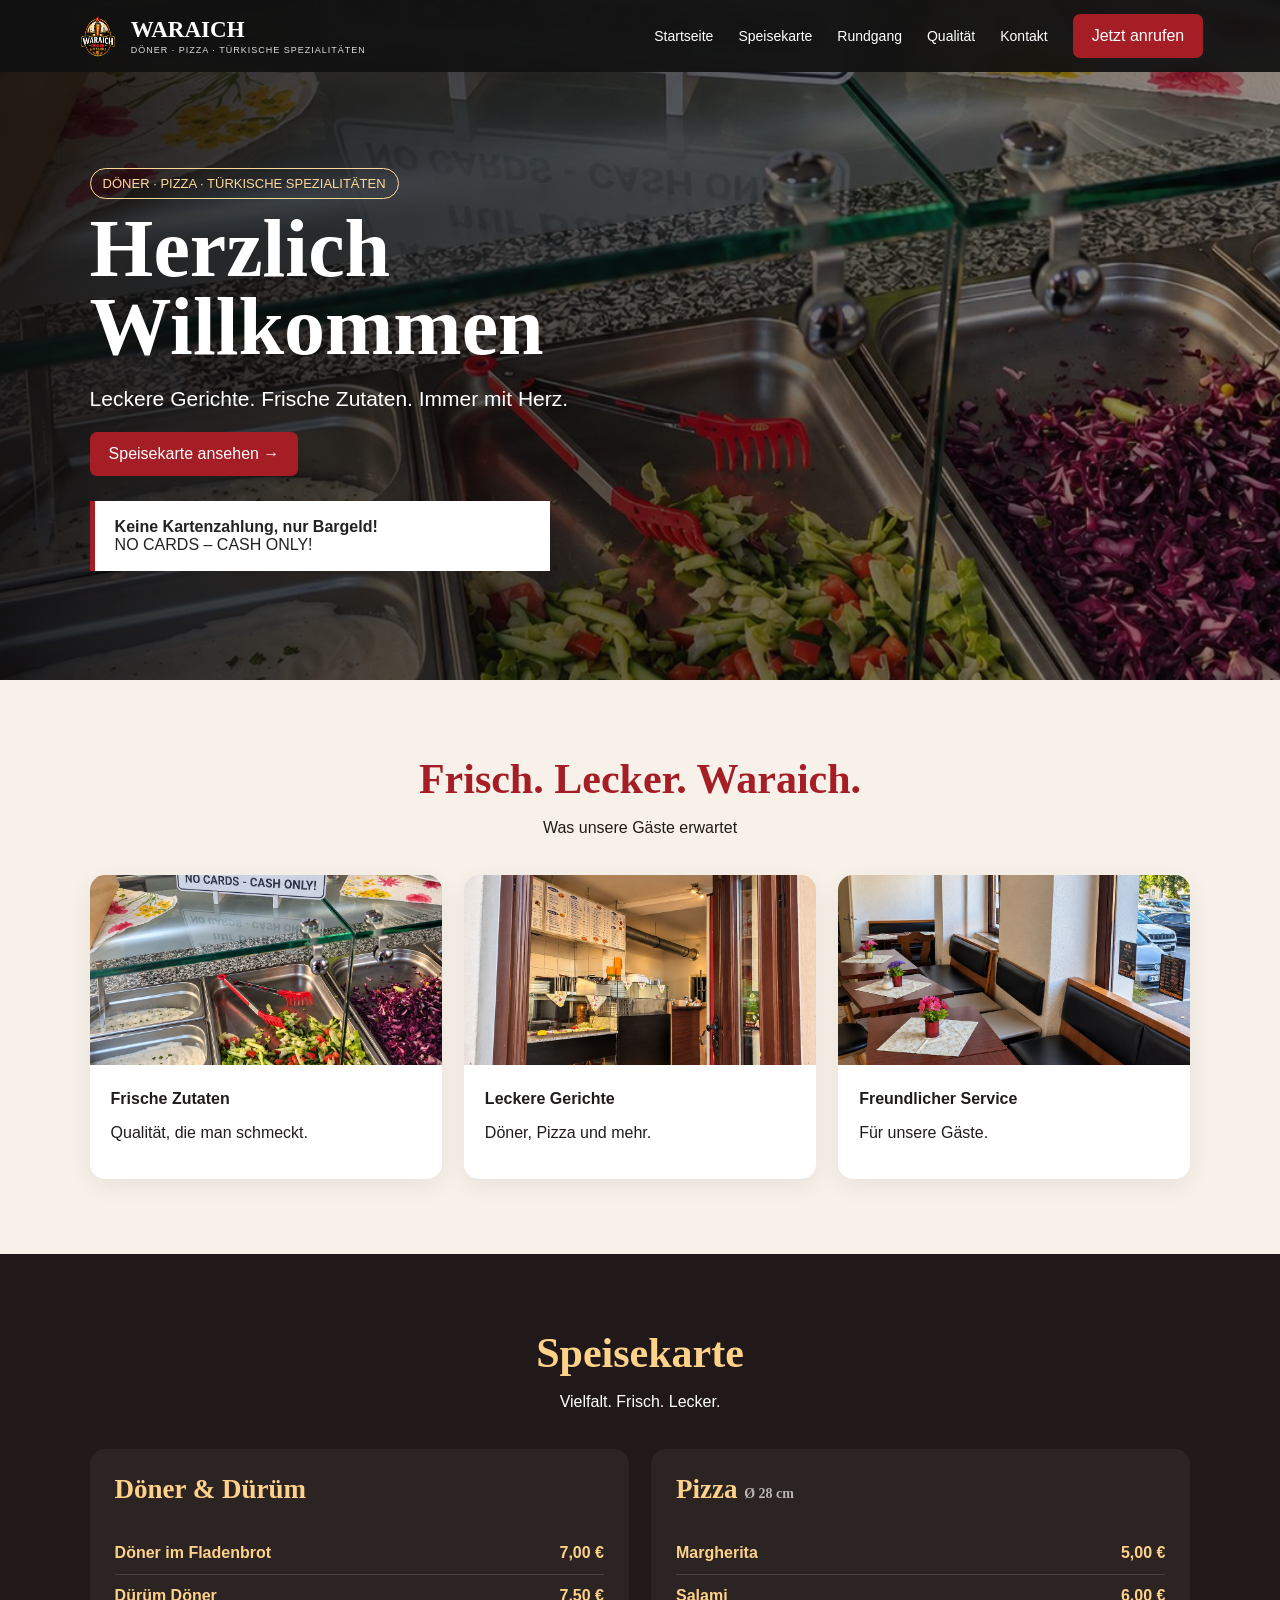
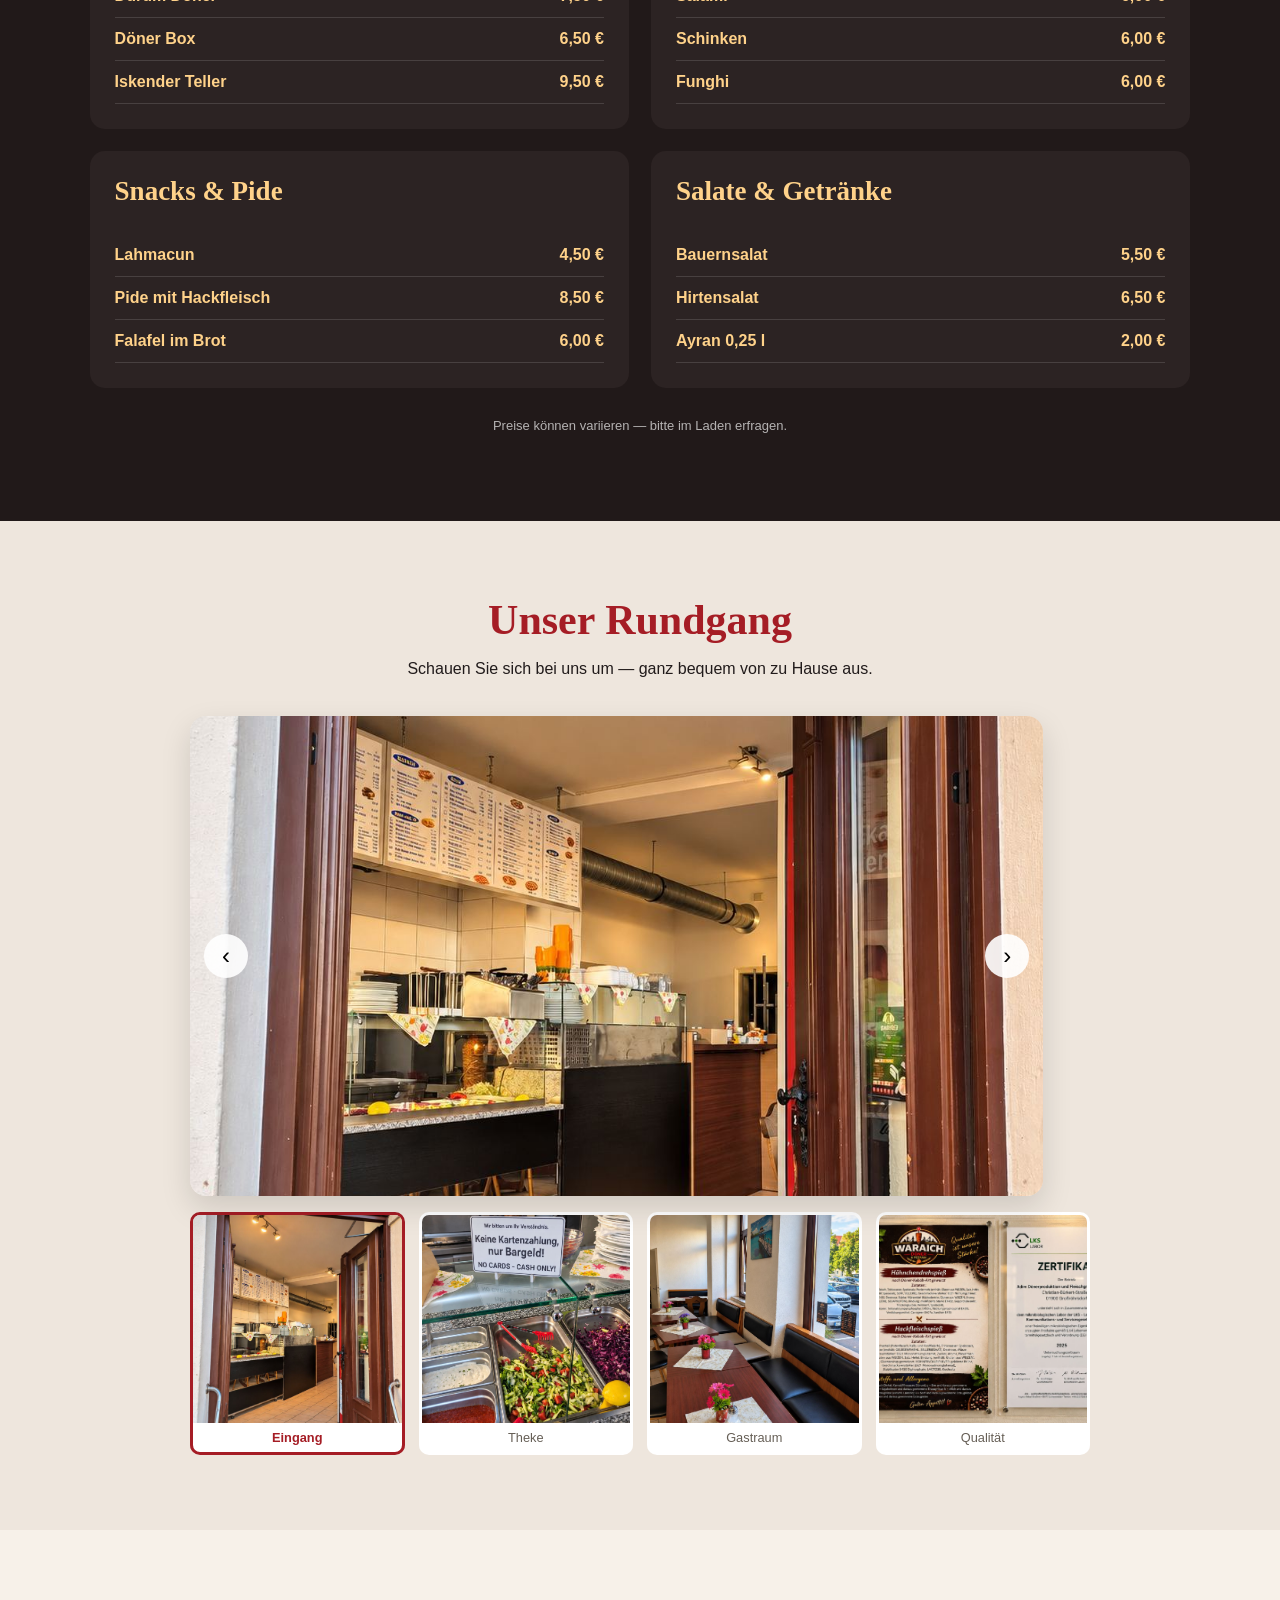
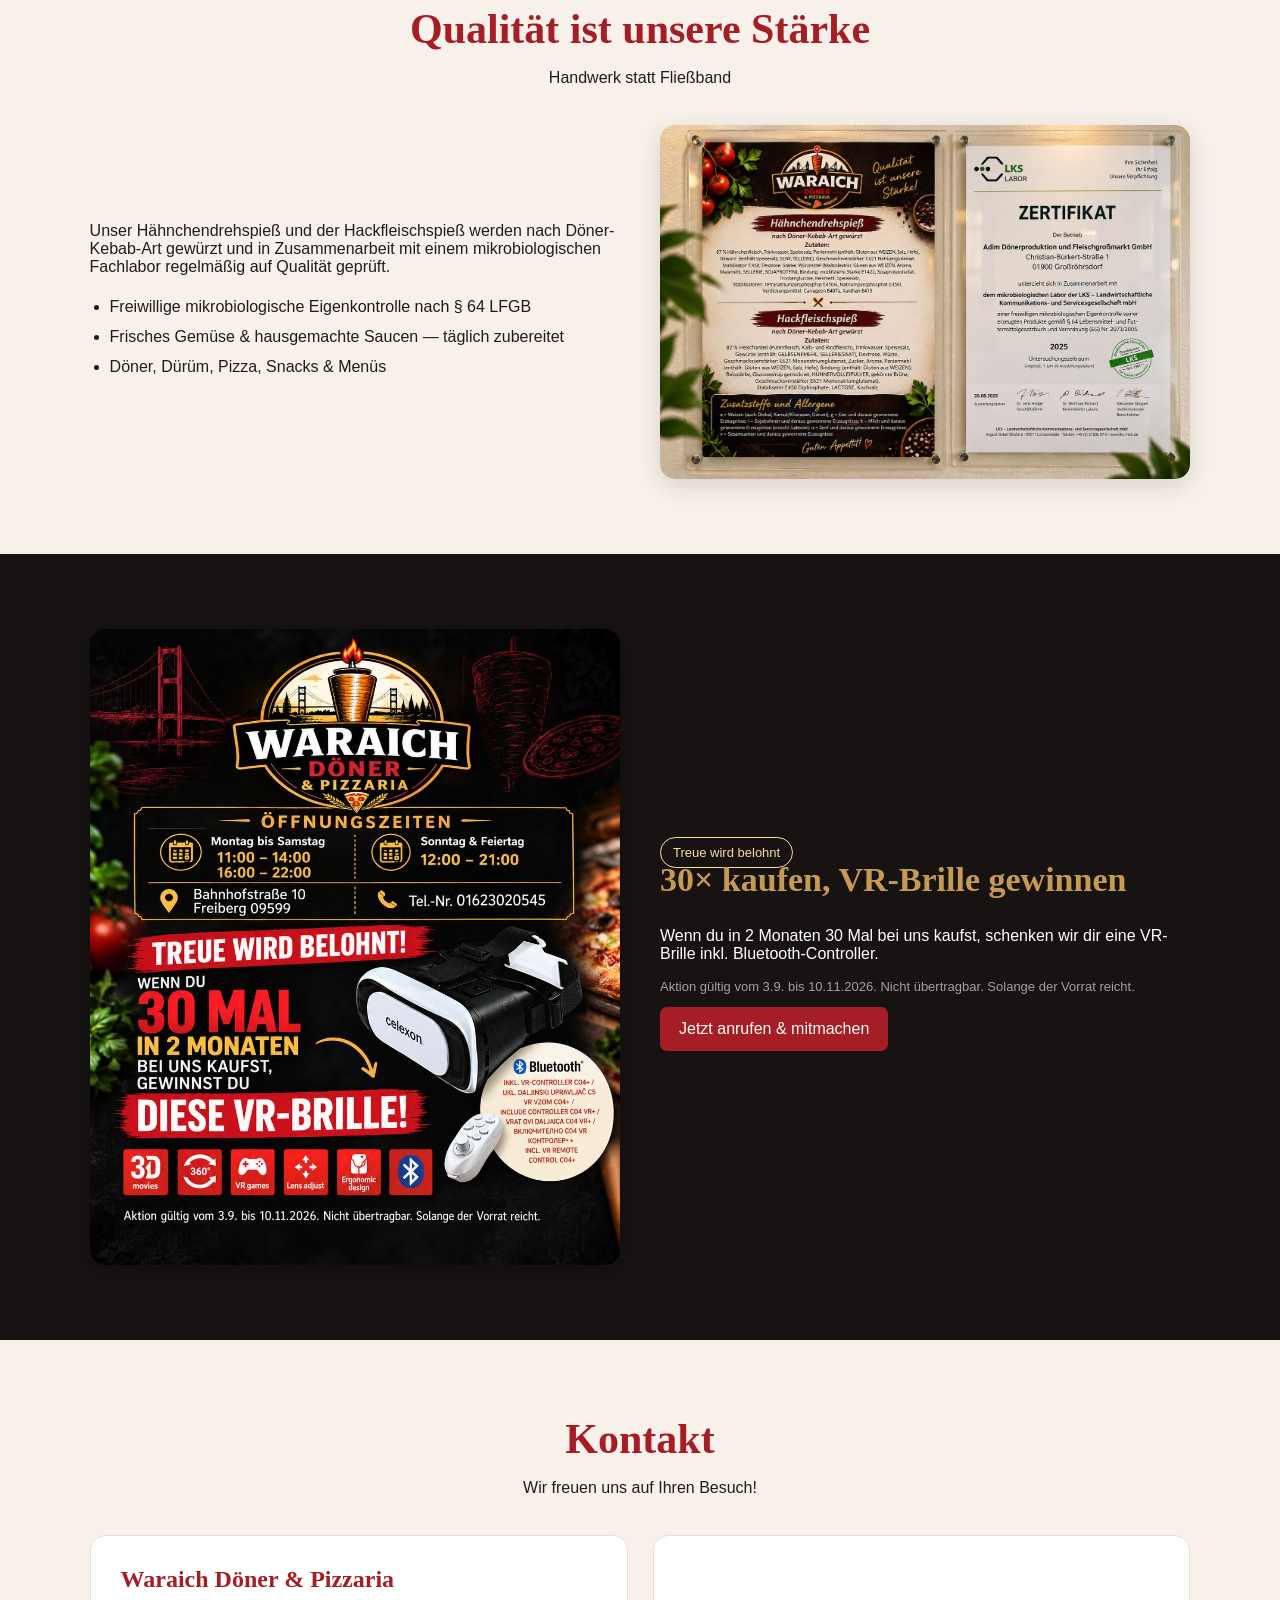
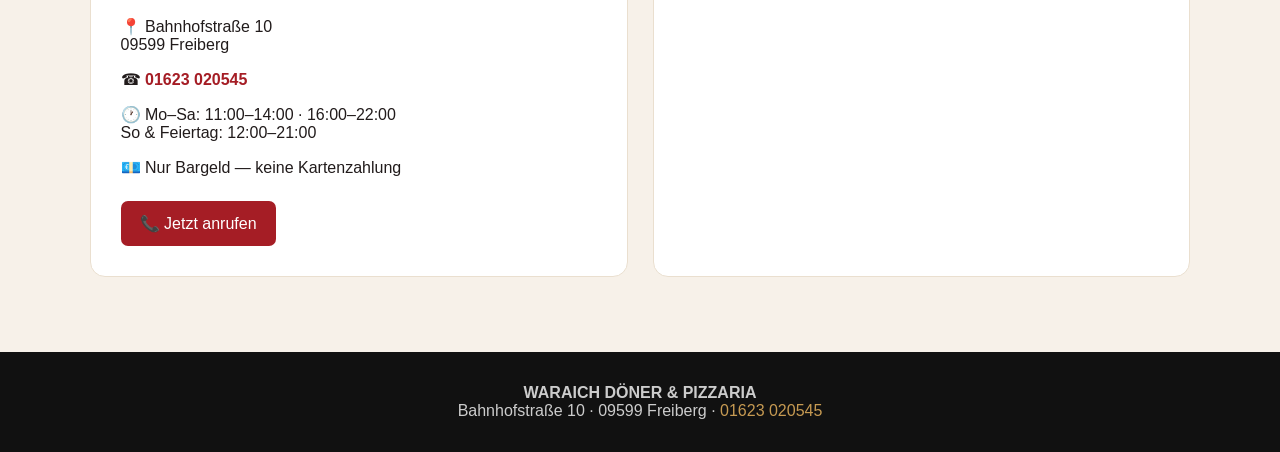
==== commit 0c4f5dff: "Redesign site as a single-file page in the requested style Rebuilds the page around the warm serif/r" ====
--- a/index.html
+++ b/index.html
@@ -1,319 +1,252 @@
 <!doctype html>
 <html lang="de">
 <head>
-<meta charset="utf-8">
-<meta name="viewport" content="width=device-width,initial-scale=1">
-<title>Waraich Döner &amp; Pizzaria — Freiberg</title>
-<meta name="description" content="Waraich Döner &amp; Pizzaria in Freiberg: frischer Döner, Pizza &amp; mehr. Bahnhofstraße 10, 09599 Freiberg. Jetzt anrufen: 01623020545.">
+<meta charset="utf-8"><meta name="viewport" content="width=device-width,initial-scale=1">
+<title>Waraich Döner & Pizzaria — Freiberg</title>
+<meta name="description" content="Waraich Döner & Pizzaria in Freiberg: frischer Döner, Pizza & türkische Spezialitäten. Bahnhofstraße 10, 09599 Freiberg. Jetzt anrufen: 01623020545.">
 <link rel="icon" href="images/logo.png">
-<link rel="preconnect" href="https://fonts.googleapis.com">
-<link rel="preconnect" href="https://fonts.gstatic.com" crossorigin>
-<link href="https://fonts.googleapis.com/css2?family=Oswald:wght@500;600;700&family=Poppins:wght@400;500;600;700&display=swap" rel="stylesheet">
-<link rel="stylesheet" href="css/style.css">
+<style>
+:root{--r:#a51d25;--g:#c69a52;--d:#171313;--c:#f7f1e9}*{box-sizing:border-box}html{scroll-behavior:smooth}
+body{margin:0;background:var(--c);color:#211b1b;font:16px Arial,sans-serif}
+nav{position:fixed;z-index:20;top:0;width:100%;height:72px;background:#121212ee;color:#fff;display:flex;align-items:center;padding:0 6%;gap:30px;backdrop-filter:blur(6px)}
+.logo{display:flex;align-items:center;gap:12px;color:#fff;text-decoration:none}
+.logo img{width:42px;height:42px;border-radius:50%}
+.logo b{font:900 23px Georgia;display:block}
+.logo small{display:block;font:9px Arial;letter-spacing:1px;color:#ddd;margin-top:2px}
+nav .links{margin-left:auto;display:flex;align-items:center;gap:25px}
+nav a{color:#fff;text-decoration:none;font-size:14px}
+nav a:hover{color:var(--g)}
+.btn{background:var(--r);color:#fff;border:0;border-radius:7px;padding:13px 19px;font-weight:bold;text-decoration:none;display:inline-block;cursor:pointer;font:inherit}
+.btn:hover{background:#8c1119}
+.burger{display:none;margin-left:auto;background:none;border:0;flex-direction:column;gap:5px;cursor:pointer;padding:8px}
+.burger span{width:24px;height:2px;background:#fff}
+
+.hero{min-height:680px;padding:145px 7% 80px;color:#fff;display:flex;align-items:center;background:linear-gradient(90deg,#080606dc,#08060665),url('images/theke.jpg') center/cover}
+.hero h1{font:900 clamp(46px,7vw,82px)/.95 Georgia;margin:18px 0}
+.hero p{font-size:21px;max-width:520px}
+.tag{color:#ffd99a;border:1px solid #ffd99a;border-radius:30px;padding:7px 12px;font-size:13px}
+.notice{margin-top:25px;background:#fff;color:#222;padding:17px 20px;border-left:5px solid var(--r);max-width:460px}
+
+section{padding:75px 7%}
+.head{text-align:center;margin-bottom:38px}
+.head h2{font:900 42px Georgia;color:var(--r);margin:0 0 10px}
+.cards{display:grid;grid-template-columns:repeat(3,1fr);gap:22px}
+.card{background:#fff;border-radius:15px;overflow:hidden;box-shadow:0 7px 25px #0001}
+.card img{width:100%;height:190px;object-fit:cover}
+.pad{padding:21px}
+
+.menu{background:#211919;color:#fff}
+.menu .head h2{color:#ffd28a}
+.grid{display:grid;grid-template-columns:1fr 1fr;gap:22px}
+.box{background:#2c2323;color:#fff;padding:25px;border-radius:15px}
+.box h3{font:800 27px Georgia;color:#ffd28a;margin-top:0}
+.item{padding:12px 0;border-bottom:1px solid #ffffff22;display:flex;justify-content:space-between;gap:12px}
+.item span{color:#ffd28a;font-weight:bold;white-space:nowrap}
+.menu .fine{text-align:center;color:#ffffffaa;font-size:13px;margin-top:30px}
+
+.tour{background:#eee6dd}
+.tour-stage{position:relative;border-radius:16px;overflow:hidden;box-shadow:0 12px 30px #0002;aspect-ratio:16/9;max-height:480px}
+.tour-stage img{width:100%;height:100%;object-fit:cover;transition:opacity .2s ease}
+.tour-nav{position:absolute;top:50%;transform:translateY(-50%);width:44px;height:44px;border-radius:50%;border:none;background:#ffffffe6;font-size:1.5rem;cursor:pointer}
+.tour-nav:hover{background:var(--r);color:#fff}
+.tour-prev{left:14px}.tour-next{right:14px}
+.tour-thumbs{display:grid;grid-template-columns:repeat(4,1fr);gap:14px;margin-top:16px}
+.tour-thumb{padding:0;border:3px solid transparent;border-radius:10px;overflow:hidden;cursor:pointer;background:#fff}
+.tour-thumb img{width:100%;aspect-ratio:1;object-fit:cover;display:block}
+.tour-thumb span{display:block;padding:7px 4px;font-size:.8rem;color:#665f56}
+.tour-thumb.active{border-color:var(--r)}
+.tour-thumb.active span{color:var(--r);font-weight:bold}
+
+.quality{display:grid;grid-template-columns:1fr 1fr;gap:40px;align-items:center}
+.quality img{width:100%;border-radius:15px;box-shadow:0 7px 25px #0002}
+.quality ul{padding-left:20px;line-height:1.9}
+
+.promo{background:var(--d);color:#fff;display:grid;grid-template-columns:1fr 1fr;gap:40px;align-items:center}
+.promo img{width:100%;border-radius:15px;box-shadow:0 7px 25px #0004}
+.promo h2{font:900 34px Georgia;color:var(--g);margin-top:0}
+.promo .fine{color:#ffffff99;font-size:13px}
+
+.contact{display:grid;grid-template-columns:1fr 1fr;gap:25px}
+.contact .box{background:#fff;color:#211b1b;padding:30px;border:1px solid #eadfcf}
+.contact .box h3{font:800 24px Georgia;margin-top:0;color:var(--r)}
+.contact a:not(.btn){color:var(--r);font-weight:bold;text-decoration:none}
+.form input,.form textarea{width:100%;padding:13px;margin:0 0 12px;border:1px solid #ddd;border-radius:7px;font:inherit}
+.form textarea{height:110px;resize:vertical}
+.map{border-radius:15px;overflow:hidden;border:1px solid #eadfcf;min-height:260px}
+.map iframe{width:100%;height:100%;min-height:260px;border:0;display:block}
+
+footer{background:#111;color:#ccc;text-align:center;padding:32px}
+footer a{color:var(--g);text-decoration:none}
+
+@media(max-width:750px){
+  nav{padding:0 4%}
+  .links{position:fixed;top:72px;left:0;right:0;background:#121212f5;flex-direction:column;align-items:stretch;padding:10px 6% 20px;gap:4px;transform:translateY(-8px);opacity:0;pointer-events:none;transition:.18s}
+  .links.open{transform:translateY(0);opacity:1;pointer-events:auto}
+  .links a:not(.btn){display:block;padding:12px 6px}
+  .links .btn{margin-top:6px;text-align:center}
+  .burger{display:flex}
+  .cards,.grid,.contact,.quality,.promo{grid-template-columns:1fr}
+  .quality,.promo{gap:24px}
+  .hero{padding:125px 6% 70px}
+  section{padding:55px 5%}
+  .tour-thumbs{gap:8px}
+  .tour-thumb span{font-size:.68rem}
+}
+</style>
 </head>
 <body>
-
-<a class="skip-link" href="#main">Zum Inhalt springen</a>
-
-<header class="site-header" id="top">
-  <div class="header-inner">
-    <a class="brand" href="#top">
-      <img src="images/logo.png" alt="Waraich Döner &amp; Pizzaria Logo" width="48" height="48">
-      <span class="brand-text">Waraich<em>Döner · Pizza · Türkische Spezialitäten</em></span>
-    </a>
-
-    <nav class="main-nav" id="main-nav">
-      <a href="#top">Startseite</a>
-      <a href="#speisekarte">Speisekarte</a>
-      <a href="#rundgang">Rundgang</a>
-      <a href="#ueber-uns">Über uns</a>
-      <a href="#kontakt">Kontakt</a>
-    </nav>
-
-    <a class="call-pill" href="tel:+4901623020545">
-      <svg viewBox="0 0 24 24" width="17" height="17" fill="none" stroke="currentColor" stroke-width="2" stroke-linecap="round" stroke-linejoin="round"><path d="M22 16.92v3a2 2 0 0 1-2.18 2 19.79 19.79 0 0 1-8.63-3.07 19.5 19.5 0 0 1-6-6 19.79 19.79 0 0 1-3.07-8.67A2 2 0 0 1 4.11 2h3a2 2 0 0 1 2 1.72c.127.96.361 1.903.7 2.81a2 2 0 0 1-.45 2.11L8.09 9.91a16 16 0 0 0 6 6l1.27-1.27a2 2 0 0 1 2.11-.45c.907.339 1.85.573 2.81.7A2 2 0 0 1 22 16.92z"/></svg>
-      <span>Jetzt anrufen</span>
-    </a>
-
-    <button class="nav-toggle" id="nav-toggle" aria-expanded="false" aria-controls="main-nav" aria-label="Menü öffnen">
-      <span></span><span></span><span></span>
-    </button>
+<nav>
+  <a class="logo" href="#start">
+    <img src="images/logo.png" alt="Waraich Logo">
+    <span><b>WARAICH</b><small>DÖNER · PIZZA · TÜRKISCHE SPEZIALITÄTEN</small></span>
+  </a>
+  <div class="links" id="links">
+    <a href="#start">Startseite</a>
+    <a href="#menu">Speisekarte</a>
+    <a href="#tour">Rundgang</a>
+    <a href="#qualitaet">Qualität</a>
+    <a href="#kontakt">Kontakt</a>
+    <a class="btn" href="tel:+4901623020545">Jetzt anrufen</a>
+  </div>
+  <button class="burger" id="burger" aria-label="Menü" aria-expanded="false" aria-controls="links"><span></span><span></span><span></span></button>
+</nav>
+
+<header id="start" class="hero">
+  <div>
+    <span class="tag">DÖNER · PIZZA · TÜRKISCHE SPEZIALITÄTEN</span>
+    <h1>Herzlich<br>Willkommen</h1>
+    <p>Leckere Gerichte. Frische Zutaten. Immer mit Herz.</p>
+    <a class="btn" href="#menu">Speisekarte ansehen →</a>
+    <div class="notice"><b>Keine Kartenzahlung, nur Bargeld!</b><br>NO CARDS – CASH ONLY!</div>
   </div>
 </header>
 
-<main id="main">
-
-  <!-- HERO -->
-  <section class="hero">
-    <div class="hero-inner">
-      <div class="hero-text">
-        <span class="eyebrow">Freiberg · Bahnhofstraße 10</span>
-        <h1>Herzlich<br>Willkommen</h1>
-        <p class="hero-sub">Leckere Gerichte. Frische Zutaten. Immer mit Herz.<br>Döner, Pizza &amp; türkische Spezialitäten — täglich frisch für dich zubereitet.</p>
-        <div class="hero-actions">
-          <a class="btn btn-primary" href="#speisekarte">Speisekarte ansehen →</a>
-          <a class="btn btn-outline" href="tel:+4901623020545">📞 Jetzt anrufen</a>
-        </div>
-      </div>
-      <div class="hero-media">
-        <img src="images/theke.jpg" alt="Frische Salate und Saucen an der Theke von Waraich Döner">
-        <div class="hero-badge">
-          <strong>Nur Bargeld</strong>
-          <span>Kartenzahlung derzeit nicht möglich</span>
-        </div>
-      </div>
-    </div>
-
-    <div class="feature-row">
-      <div class="feature">
-        <span class="feature-icon">🍽️</span>
-        <h3>Frische Zutaten</h3>
-        <p>Qualität, die man schmeckt</p>
-      </div>
-      <div class="feature">
-        <span class="feature-icon">❤️</span>
-        <h3>Leckere Gerichte</h3>
-        <p>Döner, Pizza und mehr</p>
-      </div>
-      <div class="feature">
-        <span class="feature-icon">🤝</span>
-        <h3>Freundlicher Service</h3>
-        <p>Für unsere Gäste</p>
-      </div>
-    </div>
-  </section>
-
-  <!-- SPEISEKARTE -->
-  <section class="section" id="speisekarte">
-    <div class="section-inner">
-      <div class="section-head">
-        <span class="eyebrow">Speisekarte</span>
-        <h2>Vielfalt. Frisch. Lecker.</h2>
-      </div>
-
-      <div class="menu-tabs" id="menu-tabs" role="tablist">
-        <button class="menu-tab is-active" data-filter="all">Alle</button>
-        <button class="menu-tab" data-filter="doener">Döner &amp; Dürüm</button>
-        <button class="menu-tab" data-filter="pizza">Pizza</button>
-        <button class="menu-tab" data-filter="snacks">Snacks &amp; Pide</button>
-        <button class="menu-tab" data-filter="salate">Salate</button>
-        <button class="menu-tab" data-filter="getraenke">Getränke</button>
-      </div>
-
-      <div class="menu-grid" id="menu-grid">
-
-        <div class="menu-col">
-          <h3 class="menu-cat" data-cat="doener">Döner &amp; Dürüm</h3>
-          <div class="menu-item" data-cat="doener">
-            <div class="menu-item-head"><span>Döner im Fladenbrot</span><span class="price">6,50 €</span></div>
-            <p>Mit Salat und Soße nach Wahl</p>
-          </div>
-          <div class="menu-item" data-cat="doener">
-            <div class="menu-item-head"><span>Dürüm Döner</span><span class="price">7,00 €</span></div>
-            <p>Im Weizenwrap, mit Salat und Soße</p>
-          </div>
-          <div class="menu-item" data-cat="doener">
-            <div class="menu-item-head"><span>Döner Box</span><span class="price">6,50 €</span></div>
-            <p>Mit Pommes, Salat und Soße</p>
-          </div>
-          <div class="menu-item" data-cat="doener">
-            <div class="menu-item-head"><span>Iskender Teller</span><span class="price">9,50 €</span></div>
-            <p>Dönerfleisch auf Brot, Tomatensoße &amp; Joghurt</p>
-          </div>
-
-          <h3 class="menu-cat" data-cat="salate">Salate</h3>
-          <div class="menu-item" data-cat="salate">
-            <div class="menu-item-head"><span>Bauernsalat</span><span class="price">5,50 €</span></div>
-            <p>Gurke, Tomate, Zwiebel, Feta</p>
-          </div>
-          <div class="menu-item" data-cat="salate">
-            <div class="menu-item-head"><span>Hirtensalat</span><span class="price">6,50 €</span></div>
-            <p>Mit extra Schafskäse</p>
-          </div>
-        </div>
-
-        <div class="menu-col">
-          <h3 class="menu-cat" data-cat="pizza">Pizza <small>Ø 28 cm</small></h3>
-          <div class="menu-item" data-cat="pizza">
-            <div class="menu-item-head"><span>Margherita</span><span class="price">6,50 €</span></div>
-            <p>Tomatensoße, Käse</p>
-          </div>
-          <div class="menu-item" data-cat="pizza">
-            <div class="menu-item-head"><span>Salami</span><span class="price">7,50 €</span></div>
-            <p>Tomatensoße, Käse, Salami</p>
-          </div>
-          <div class="menu-item" data-cat="pizza">
-            <div class="menu-item-head"><span>Funghi</span><span class="price">7,50 €</span></div>
-            <p>Tomatensoße, Käse, Champignons</p>
-          </div>
-          <div class="menu-item" data-cat="pizza">
-            <div class="menu-item-head"><span>Waraich Spezial</span><span class="price">9,50 €</span></div>
-            <p>Salami, Schinken, Champignons, Paprika</p>
-          </div>
-
-          <h3 class="menu-cat" data-cat="snacks">Snacks &amp; Pide</h3>
-          <div class="menu-item" data-cat="snacks">
-            <div class="menu-item-head"><span>Lahmacun</span><span class="price">4,50 €</span></div>
-            <p>Dünner Fladen mit Hackfleisch-Belag</p>
-          </div>
-          <div class="menu-item" data-cat="snacks">
-            <div class="menu-item-head"><span>Pide mit Hackfleisch</span><span class="price">8,50 €</span></div>
-            <p>Türkisches Ofenschiffchen</p>
-          </div>
-
-          <h3 class="menu-cat" data-cat="getraenke">Getränke</h3>
-          <div class="menu-item" data-cat="getraenke">
-            <div class="menu-item-head"><span>Softdrinks 0,5 l</span><span class="price">2,00 €</span></div>
-          </div>
-          <div class="menu-item" data-cat="getraenke">
-            <div class="menu-item-head"><span>Ayran 0,25 l</span><span class="price">2,00 €</span></div>
-          </div>
-        </div>
-
-      </div>
-      <p class="fine-print center">Preise können variieren — bitte im Laden erfragen. Alle Gerichte auch zum Mitnehmen.</p>
-    </div>
-  </section>
-
-  <!-- RUNDGANG -->
-  <section class="section section-tint" id="rundgang">
-    <div class="section-inner">
-      <div class="section-head">
-        <span class="eyebrow">Virtueller Rundgang</span>
-        <h2>Schauen Sie sich bei uns um</h2>
-        <p>Ganz bequem von zu Hause aus — ein Blick in unseren Laden.</p>
-      </div>
-
-      <div class="tour" id="tour">
-        <div class="tour-stage">
-          <img id="tour-image" src="images/eingang.jpg" alt="Eingangsbereich von Waraich Döner &amp; Pizzaria">
-          <button class="tour-nav tour-prev" id="tour-prev" aria-label="Vorheriges Bild">‹</button>
-          <button class="tour-nav tour-next" id="tour-next" aria-label="Nächstes Bild">›</button>
-          <button class="tour-fullscreen" id="tour-fullscreen" aria-label="Bild vollständig anzeigen">⤢</button>
-        </div>
-
-        <div class="tour-thumbs" id="tour-thumbs">
-          <button class="tour-thumb is-active" data-index="0" data-src="images/eingang.jpg" data-caption="Eingangsbereich">
-            <img src="images/eingang.jpg" alt="Eingangsbereich" loading="lazy">
-            <span>Eingangsbereich</span>
-          </button>
-          <button class="tour-thumb" data-index="1" data-src="images/theke.jpg" data-caption="Theke">
-            <img src="images/theke.jpg" alt="Theke mit frischen Salaten" loading="lazy">
-            <span>Theke</span>
-          </button>
-          <button class="tour-thumb" data-index="2" data-src="images/innenraum.jpg" data-caption="Gastraum">
-            <img src="images/innenraum.jpg" alt="Gastraum / Sitzbereich" loading="lazy">
-            <span>Gastraum</span>
-          </button>
-          <button class="tour-thumb" data-index="3" data-src="images/zertifikat.jpg" data-caption="Qualität &amp; Zutaten">
-            <img src="images/zertifikat.jpg" alt="Zutaten- und Zertifikatstafel" loading="lazy">
-            <span>Qualität</span>
-          </button>
-        </div>
-      </div>
-    </div>
-  </section>
-
-  <!-- ÜBER UNS / QUALITÄT -->
-  <section class="section" id="ueber-uns">
-    <div class="section-inner two-col">
-      <div class="col-text">
-        <span class="eyebrow">Qualität ist unsere Stärke</span>
-        <h2>Handwerk statt Fließband</h2>
-        <p>Bei Waraich Döner &amp; Pizzaria kommt nichts auf den Tisch, das wir nicht selbst probieren würden. Unser Hähnchendreh­spieß und der Hackfleischspieß werden nach Döner-Kebab-Art gewürzt und in Zusammenarbeit mit einem mikrobiologischen Fachlabor regelmäßig auf Qualität geprüft.</p>
-        <ul class="check-list">
-          <li>Freiwillige mikrobiologische Eigenkontrolle nach § 64 LFGB</li>
-          <li>Frisches Gemüse &amp; hausgemachte Saucen — täglich zubereitet</li>
-          <li>Döner, Dürüm, Pizza, Snacks &amp; Menüs</li>
-        </ul>
-      </div>
-      <div class="col-media">
-        <img src="images/zertifikat.jpg" alt="Zertifikat der mikrobiologischen Eigenkontrolle und Zutatenübersicht von Waraich Döner" loading="lazy">
-      </div>
-    </div>
-  </section>
-
-  <!-- AKTION -->
-  <section class="section section-tint" id="aktion">
-    <div class="section-inner two-col reverse">
-      <div class="col-media">
-        <img src="images/aktion-vr.jpg" alt="Treue-Aktion: 30 Mal in 2 Monaten kaufen und eine VR-Brille gewinnen" loading="lazy">
-      </div>
-      <div class="col-text">
-        <span class="eyebrow">Treue wird belohnt</span>
-        <h2>30× kaufen, VR-Brille gewinnen</h2>
-        <p>Wenn du in 2 Monaten 30 Mal bei uns kaufst, schenken wir dir eine VR-Brille inkl. Bluetooth-Controller — 3D-Filme, 360°, VR-Games und mehr.</p>
-        <p class="fine-print">Aktion gültig vom 3.9. bis 10.11.2026. Nicht übertragbar. Solange der Vorrat reicht.</p>
-        <a class="btn btn-primary" href="tel:+4901623020545">Jetzt anrufen &amp; mitmachen</a>
-      </div>
-    </div>
-  </section>
-
-  <!-- KONTAKT -->
-  <section class="section" id="kontakt">
-    <div class="section-inner">
-      <div class="section-head">
-        <span class="eyebrow">Kontakt</span>
-        <h2>Kontaktieren Sie uns</h2>
-        <p>Wir freuen uns auf Ihren Anruf oder Besuch!</p>
-      </div>
-
-      <div class="contact-grid">
-        <div class="contact-info">
-          <div class="contact-row">
-            <span class="contact-icon">📍</span>
-            <div><strong>Bahnhofstraße 10</strong><br>09599 Freiberg</div>
-          </div>
-          <div class="contact-row">
-            <span class="contact-icon">📞</span>
-            <div><a class="info-link" href="tel:+4901623020545">01623 020545</a></div>
-          </div>
-          <div class="contact-row">
-            <span class="contact-icon">🕐</span>
-            <div>
-              <strong>Öffnungszeiten</strong><br>
-              Mo–Sa 11:00–14:00 &amp; 16:00–22:00<br>
-              So &amp; Feiertag 12:00–21:00
-            </div>
-          </div>
-          <div class="contact-row">
-            <span class="contact-icon">💶</span>
-            <div>Nur Bargeld — keine Kartenzahlung</div>
-          </div>
-          <a class="btn btn-primary contact-call-btn" href="tel:+4901623020545">📞 Jetzt anrufen</a>
-        </div>
-
-        <div class="map-wrap">
-          <iframe
-            title="Standort Waraich Döner & Pizzaria"
-            src="https://www.google.com/maps?q=Bahnhofstra%C3%9Fe+10,+09599+Freiberg&output=embed"
-            loading="lazy"
-            referrerpolicy="no-referrer-when-downgrade">
-          </iframe>
-        </div>
-      </div>
-    </div>
-  </section>
-
-</main>
-
-<!-- FULLSCREEN LIGHTBOX -->
-<div class="lightbox" id="lightbox">
-  <button class="lightbox-close" id="lightbox-close" aria-label="Schließen">✕</button>
-  <img id="lightbox-image" src="" alt="">
-</div>
-
-<footer class="site-footer">
-  <div class="footer-inner">
-    <div class="footer-brand">
-      <img src="images/logo.png" alt="Waraich Döner &amp; Pizzaria Logo" width="40" height="40">
-      <span>Waraich Döner &amp; Pizzaria</span>
-    </div>
-    <p>Bahnhofstraße 10, 09599 Freiberg · <a href="tel:+4901623020545">01623 020545</a></p>
-    <p class="footer-copy">© 2026 Waraich Döner &amp; Pizzaria. Alle Rechte vorbehalten.</p>
-  </div>
-</footer>
-
-<script src="js/script.js"></script>
+<section>
+  <div class="head"><h2>Frisch. Lecker. Waraich.</h2><p>Was unsere Gäste erwartet</p></div>
+  <div class="cards">
+    <div class="card"><img src="images/theke.jpg" alt="Frische Salate und Saucen an der Theke"><div class="pad"><b>Frische Zutaten</b><p>Qualität, die man schmeckt.</p></div></div>
+    <div class="card"><img src="images/eingang.jpg" alt="Eingangsbereich mit Dönerspieß"><div class="pad"><b>Leckere Gerichte</b><p>Döner, Pizza und mehr.</p></div></div>
+    <div class="card"><img src="images/innenraum.jpg" alt="Gastraum zum Verweilen"><div class="pad"><b>Freundlicher Service</b><p>Für unsere Gäste.</p></div></div>
+  </div>
+</section>
+
+<section id="menu" class="menu">
+  <div class="head"><h2>Speisekarte</h2><p>Vielfalt. Frisch. Lecker.</p></div>
+  <div class="grid">
+    <div class="box">
+      <h3>Döner &amp; Dürüm</h3>
+      <div class="item"><span>Döner im Fladenbrot</span><span>7,00 €</span></div>
+      <div class="item"><span>Dürüm Döner</span><span>7,50 €</span></div>
+      <div class="item"><span>Döner Box</span><span>6,50 €</span></div>
+      <div class="item"><span>Iskender Teller</span><span>9,50 €</span></div>
+    </div>
+    <div class="box">
+      <h3>Pizza <small style="font-size:14px;color:#ffffffaa">Ø 28 cm</small></h3>
+      <div class="item"><span>Margherita</span><span>5,00 €</span></div>
+      <div class="item"><span>Salami</span><span>6,00 €</span></div>
+      <div class="item"><span>Schinken</span><span>6,00 €</span></div>
+      <div class="item"><span>Funghi</span><span>6,00 €</span></div>
+    </div>
+    <div class="box">
+      <h3>Snacks &amp; Pide</h3>
+      <div class="item"><span>Lahmacun</span><span>4,50 €</span></div>
+      <div class="item"><span>Pide mit Hackfleisch</span><span>8,50 €</span></div>
+      <div class="item"><span>Falafel im Brot</span><span>6,00 €</span></div>
+    </div>
+    <div class="box">
+      <h3>Salate &amp; Getränke</h3>
+      <div class="item"><span>Bauernsalat</span><span>5,50 €</span></div>
+      <div class="item"><span>Hirtensalat</span><span>6,50 €</span></div>
+      <div class="item"><span>Ayran 0,25 l</span><span>2,00 €</span></div>
+    </div>
+  </div>
+  <p class="fine">Preise können variieren — bitte im Laden erfragen.</p>
+</section>
+
+<section id="tour" class="tour">
+  <div class="head"><h2>Unser Rundgang</h2><p>Schauen Sie sich bei uns um — ganz bequem von zu Hause aus.</p></div>
+  <div style="max-width:900px;margin:0 auto">
+    <div class="tour-stage">
+      <img id="tour-image" src="images/eingang.jpg" alt="Eingangsbereich">
+      <button class="tour-nav tour-prev" id="tour-prev" aria-label="Vorheriges Bild">‹</button>
+      <button class="tour-nav tour-next" id="tour-next" aria-label="Nächstes Bild">›</button>
+    </div>
+    <div class="tour-thumbs" id="tour-thumbs">
+      <button class="tour-thumb active" data-src="images/eingang.jpg"><img src="images/eingang.jpg" alt="Eingang"><span>Eingang</span></button>
+      <button class="tour-thumb" data-src="images/theke.jpg"><img src="images/theke.jpg" alt="Theke"><span>Theke</span></button>
+      <button class="tour-thumb" data-src="images/innenraum.jpg"><img src="images/innenraum.jpg" alt="Gastraum"><span>Gastraum</span></button>
+      <button class="tour-thumb" data-src="images/zertifikat.jpg"><img src="images/zertifikat.jpg" alt="Qualität"><span>Qualität</span></button>
+    </div>
+  </div>
+</section>
+
+<section id="qualitaet">
+  <div class="head"><h2>Qualität ist unsere Stärke</h2><p>Handwerk statt Fließband</p></div>
+  <div class="quality">
+    <div>
+      <p>Unser Hähnchendrehspieß und der Hackfleischspieß werden nach Döner-Kebab-Art gewürzt und in Zusammenarbeit mit einem mikrobiologischen Fachlabor regelmäßig auf Qualität geprüft.</p>
+      <ul>
+        <li>Freiwillige mikrobiologische Eigenkontrolle nach § 64 LFGB</li>
+        <li>Frisches Gemüse &amp; hausgemachte Saucen — täglich zubereitet</li>
+        <li>Döner, Dürüm, Pizza, Snacks &amp; Menüs</li>
+      </ul>
+    </div>
+    <img src="images/zertifikat.jpg" alt="Zertifikat der mikrobiologischen Eigenkontrolle und Zutatenübersicht">
+  </div>
+</section>
+
+<section class="promo">
+  <img src="images/aktion-vr.jpg" alt="Treue-Aktion: 30 Mal in 2 Monaten kaufen und eine VR-Brille gewinnen">
+  <div>
+    <span class="tag">Treue wird belohnt</span>
+    <h2>30× kaufen, VR-Brille gewinnen</h2>
+    <p>Wenn du in 2 Monaten 30 Mal bei uns kaufst, schenken wir dir eine VR-Brille inkl. Bluetooth-Controller.</p>
+    <p class="fine">Aktion gültig vom 3.9. bis 10.11.2026. Nicht übertragbar. Solange der Vorrat reicht.</p>
+    <a class="btn" href="tel:+4901623020545">Jetzt anrufen &amp; mitmachen</a>
+  </div>
+</section>
+
+<section id="kontakt">
+  <div class="head"><h2>Kontakt</h2><p>Wir freuen uns auf Ihren Besuch!</p></div>
+  <div class="contact">
+    <div class="box">
+      <h3>Waraich Döner &amp; Pizzaria</h3>
+      <p>📍 Bahnhofstraße 10<br>09599 Freiberg</p>
+      <p>☎ <a href="tel:+4901623020545">01623 020545</a></p>
+      <p>🕐 Mo–Sa: 11:00–14:00 · 16:00–22:00<br>So &amp; Feiertag: 12:00–21:00</p>
+      <p>💶 Nur Bargeld — keine Kartenzahlung</p>
+      <a class="btn" href="tel:+4901623020545" style="margin-top:8px">📞 Jetzt anrufen</a>
+    </div>
+    <div class="box map">
+      <iframe title="Standort Waraich Döner & Pizzaria" src="https://www.google.com/maps?q=Bahnhofstra%C3%9Fe+10,+09599+Freiberg&output=embed" loading="lazy" referrerpolicy="no-referrer-when-downgrade"></iframe>
+    </div>
+  </div>
+</section>
+
+<footer><b>WARAICH DÖNER &amp; PIZZARIA</b><br>Bahnhofstraße 10 · 09599 Freiberg · <a href="tel:+4901623020545">01623 020545</a></footer>
+
+<script>
+(function(){
+  var burger=document.getElementById('burger'),links=document.getElementById('links');
+  burger.addEventListener('click',function(){
+    var open=links.classList.toggle('open');
+    burger.setAttribute('aria-expanded',open?'true':'false');
+  });
+  links.querySelectorAll('a').forEach(function(a){a.addEventListener('click',function(){links.classList.remove('open');burger.setAttribute('aria-expanded','false');});});
+
+  var stage=document.getElementById('tour-image'),thumbs=Array.prototype.slice.call(document.querySelectorAll('.tour-thumb')),i=0;
+  function show(n){
+    if(n<0)n=thumbs.length-1; if(n>=thumbs.length)n=0; i=n;
+    var t=thumbs[i];
+    stage.style.opacity=0;
+    setTimeout(function(){stage.src=t.getAttribute('data-src');stage.alt=t.querySelector('span').textContent;stage.style.opacity=1;},120);
+    thumbs.forEach(function(x){x.classList.remove('active')});
+    t.classList.add('active');
+  }
+  thumbs.forEach(function(t,n){t.addEventListener('click',function(){show(n)})});
+  document.getElementById('tour-prev').addEventListener('click',function(){show(i-1)});
+  document.getElementById('tour-next').addEventListener('click',function(){show(i+1)});
+})();
+</script>
 </body>
 </html>
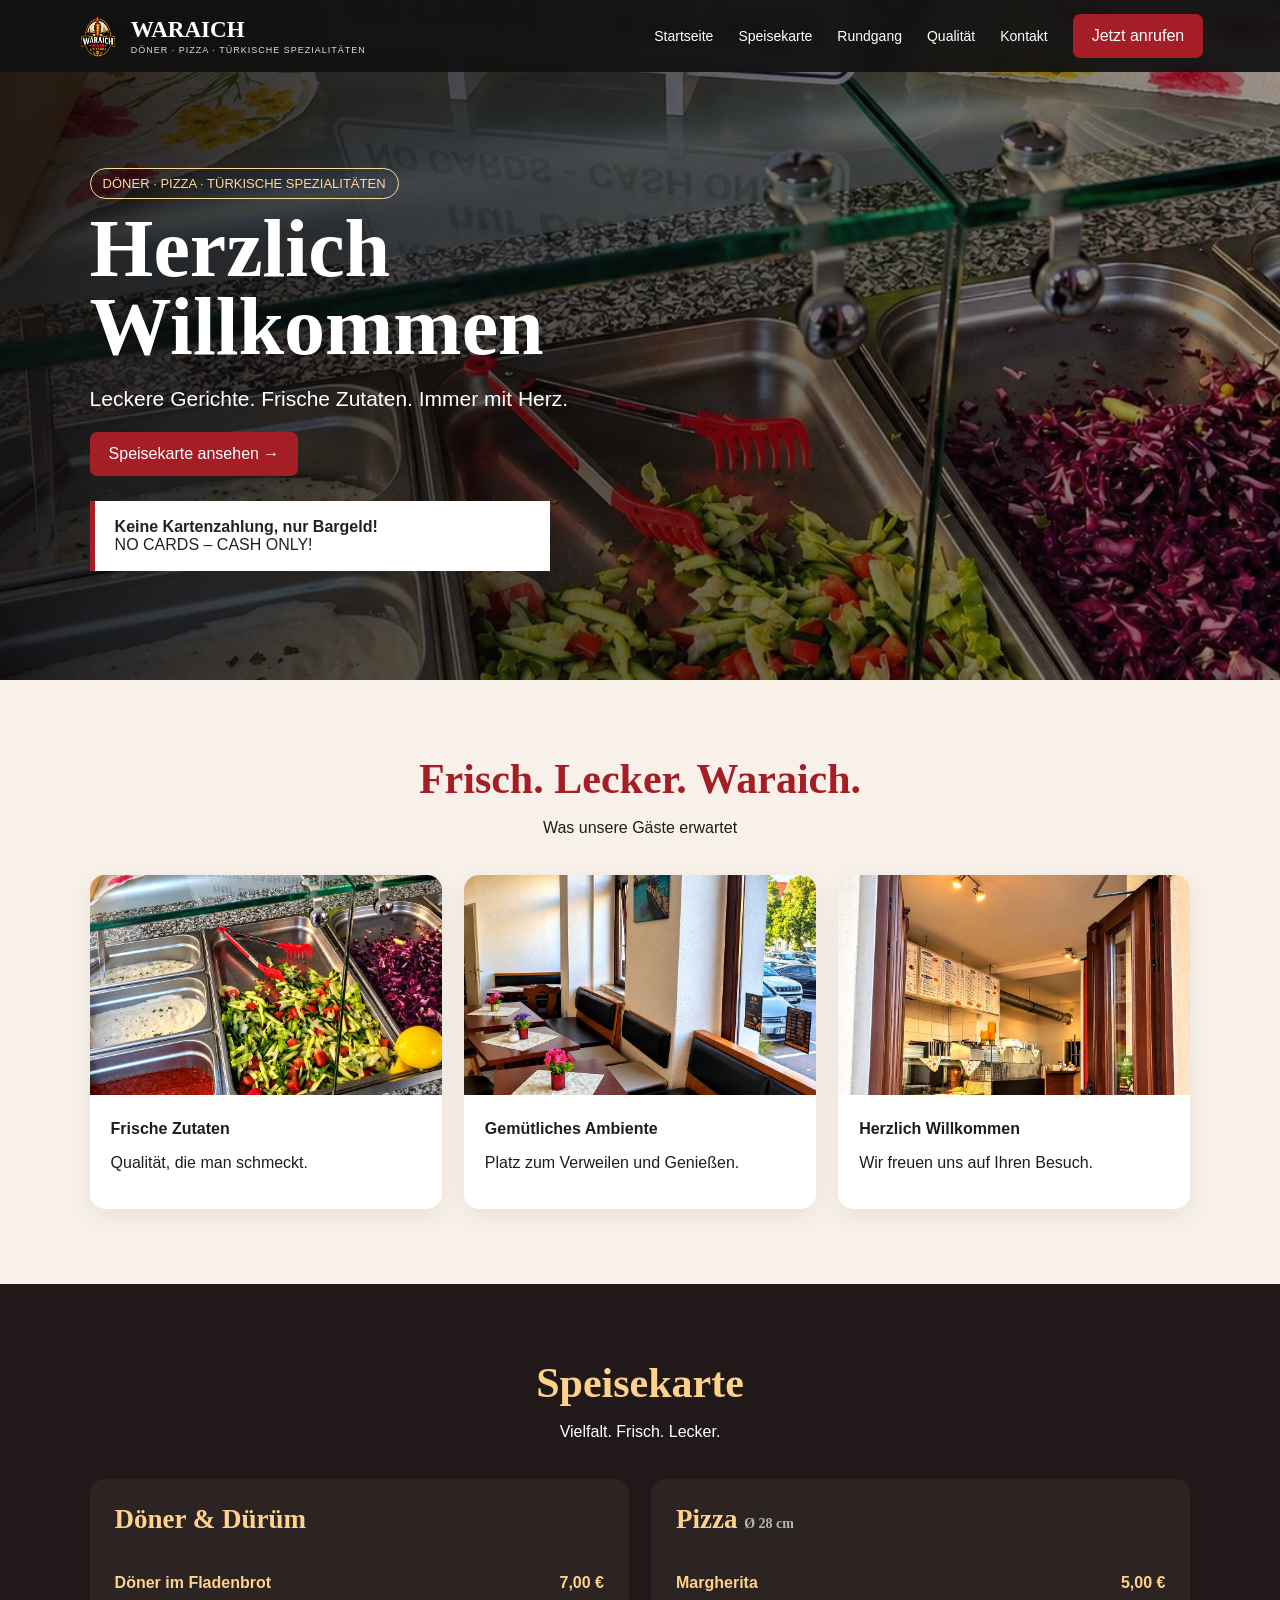
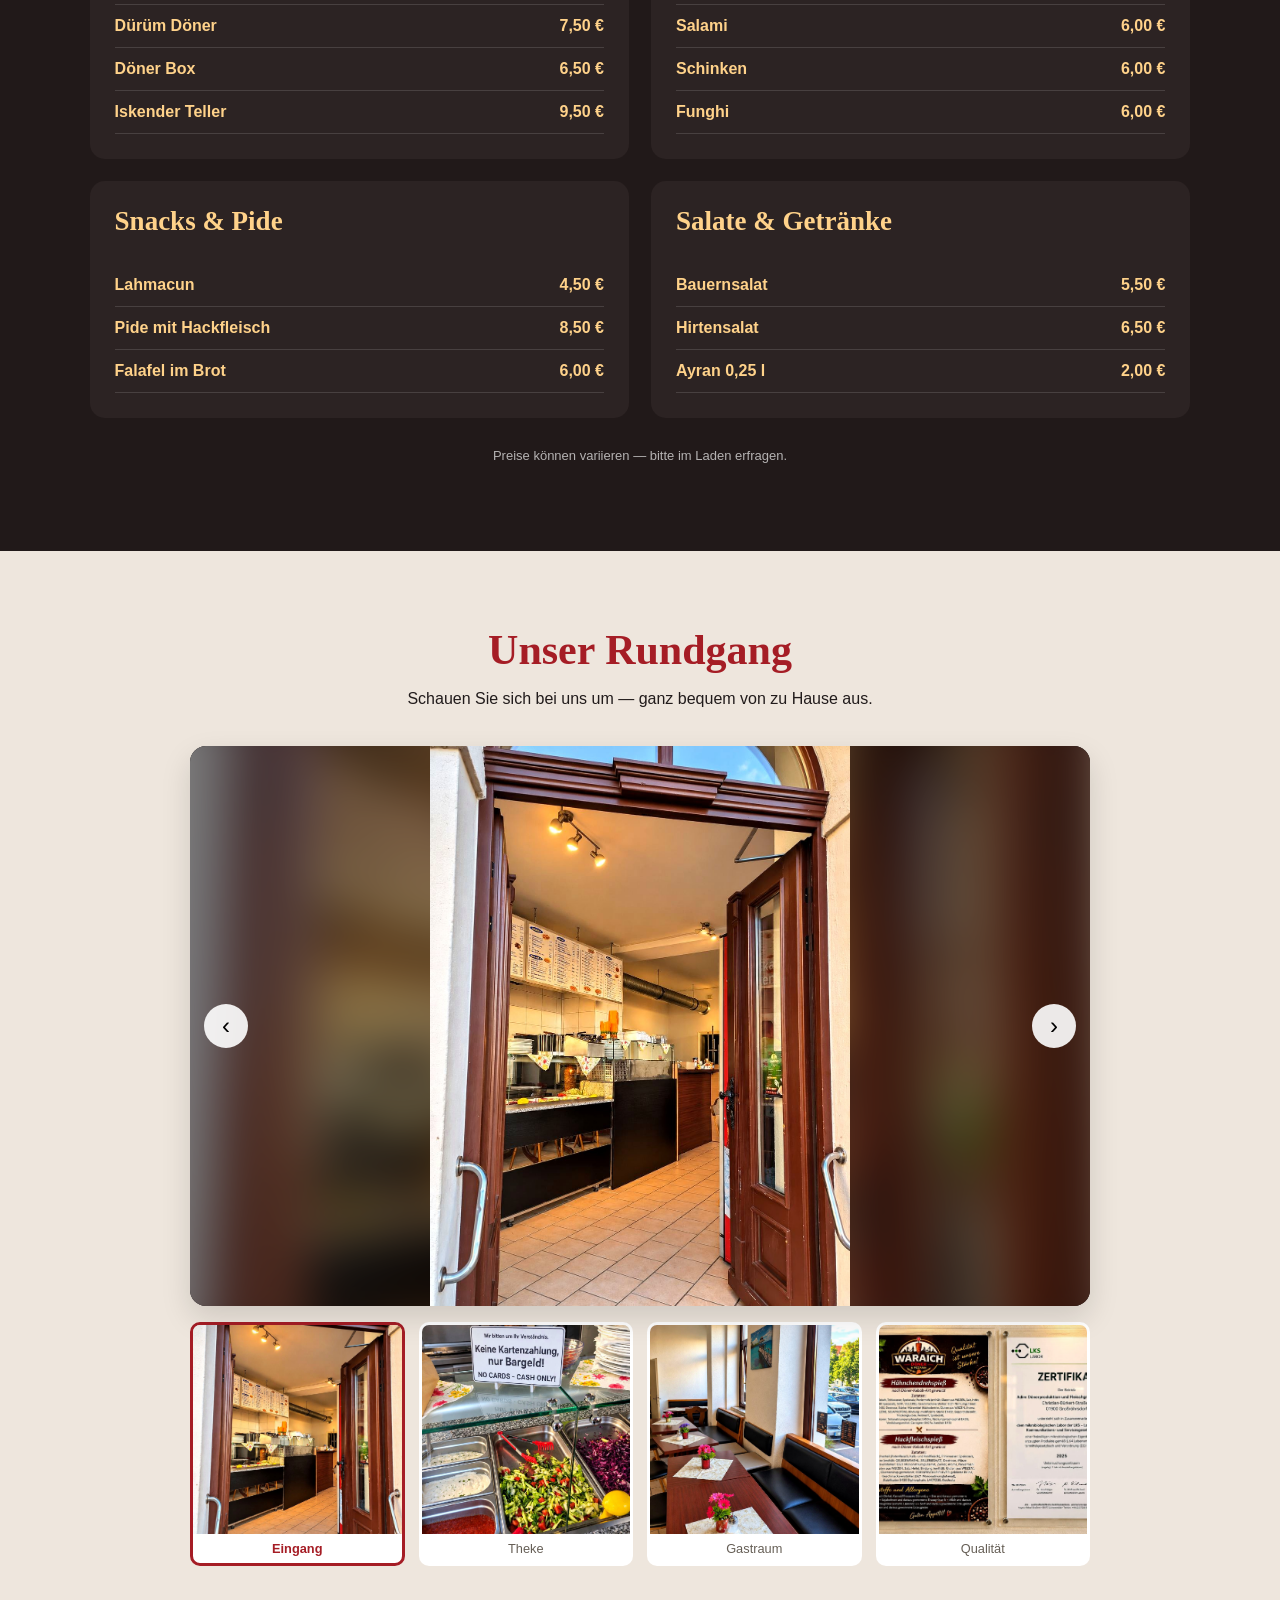
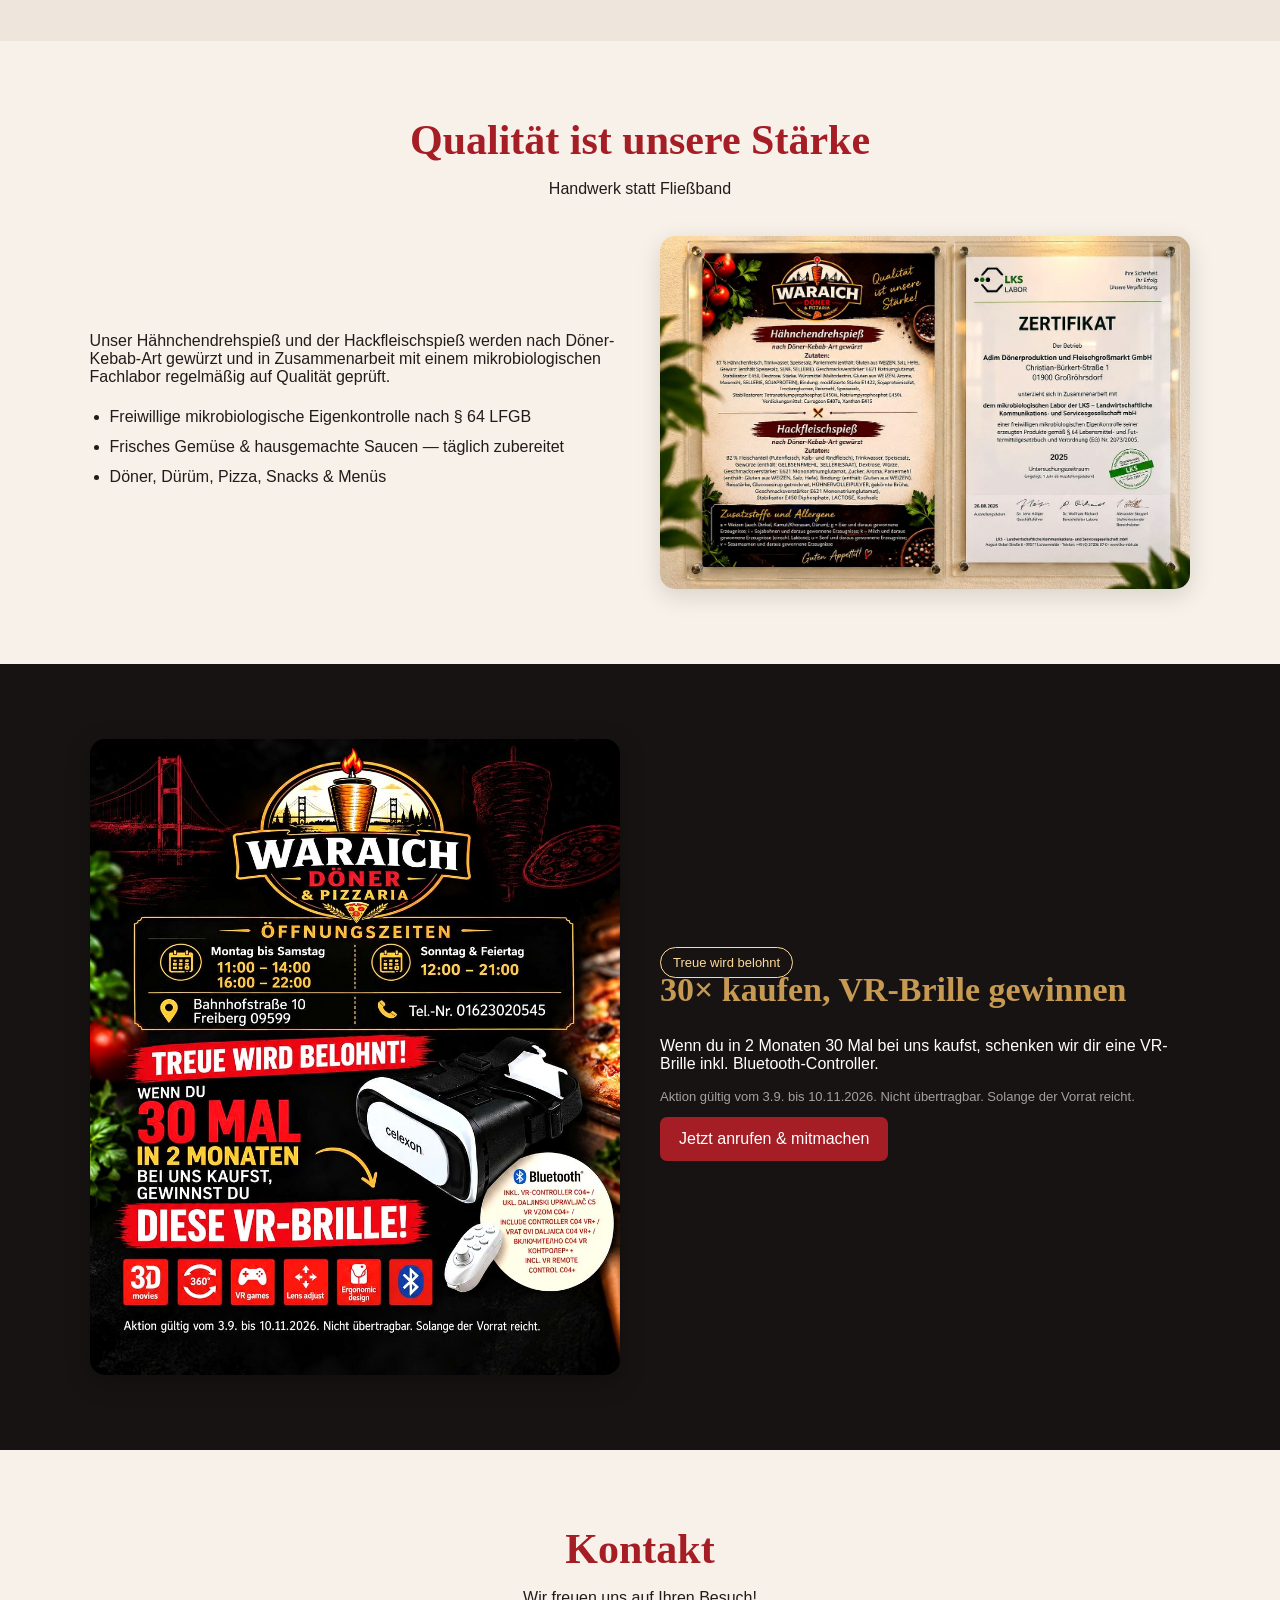
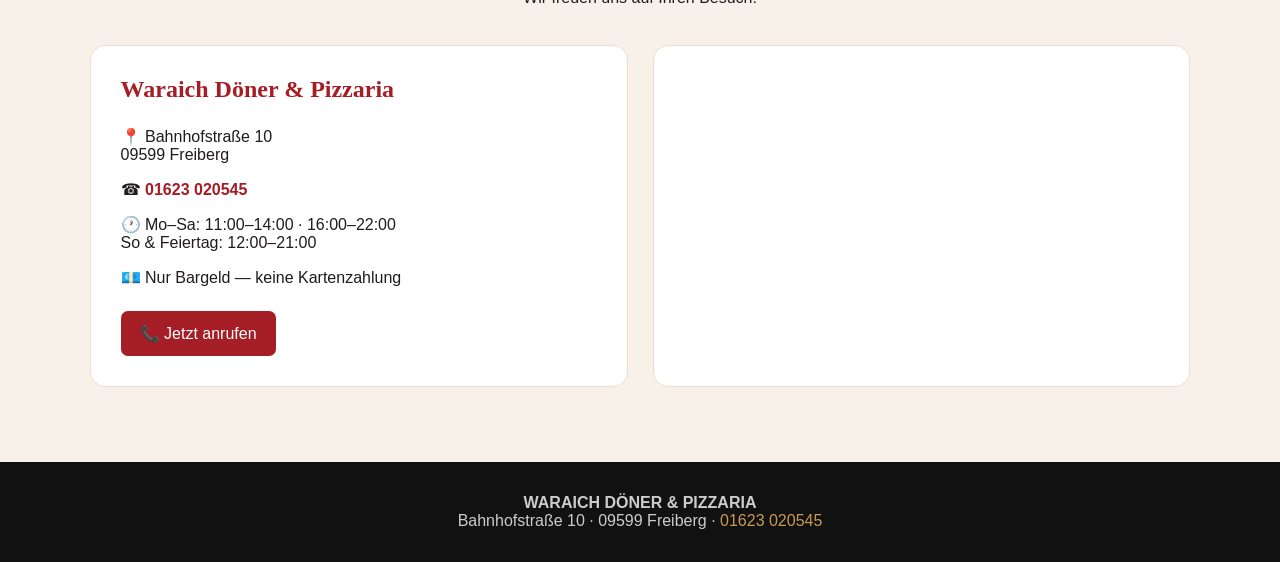
==== commit 1d6a39f6: "Fix image crops and enhance photo quality The virtual tour previously force-cropped portrait shop ph" ====
--- a/index.html
+++ b/index.html
@@ -32,7 +32,7 @@
 .head h2{font:900 42px Georgia;color:var(--r);margin:0 0 10px}
 .cards{display:grid;grid-template-columns:repeat(3,1fr);gap:22px}
 .card{background:#fff;border-radius:15px;overflow:hidden;box-shadow:0 7px 25px #0001}
-.card img{width:100%;height:190px;object-fit:cover}
+.card img{width:100%;height:220px;object-fit:cover}
 .pad{padding:21px}
 
 .menu{background:#211919;color:#fff}
@@ -45,8 +45,9 @@
 .menu .fine{text-align:center;color:#ffffffaa;font-size:13px;margin-top:30px}
 
 .tour{background:#eee6dd}
-.tour-stage{position:relative;border-radius:16px;overflow:hidden;box-shadow:0 12px 30px #0002;aspect-ratio:16/9;max-height:480px}
-.tour-stage img{width:100%;height:100%;object-fit:cover;transition:opacity .2s ease}
+.tour-stage{position:relative;border-radius:16px;overflow:hidden;box-shadow:0 12px 30px #0002;height:min(72vh,560px);background:#171313}
+.tour-bg{position:absolute;inset:0;background-size:cover;background-position:center;filter:blur(22px) brightness(.55);transform:scale(1.15);transition:opacity .2s ease}
+.tour-stage img{position:relative;z-index:1;width:100%;height:100%;object-fit:contain;transition:opacity .2s ease}
 .tour-nav{position:absolute;top:50%;transform:translateY(-50%);width:44px;height:44px;border-radius:50%;border:none;background:#ffffffe6;font-size:1.5rem;cursor:pointer}
 .tour-nav:hover{background:var(--r);color:#fff}
 .tour-prev{left:14px}.tour-next{right:14px}
@@ -79,6 +80,7 @@
 footer a{color:var(--g);text-decoration:none}
 
 @media(max-width:750px){
+  .tour-stage{height:min(60vh,420px)}
   nav{padding:0 4%}
   .links{position:fixed;top:72px;left:0;right:0;background:#121212f5;flex-direction:column;align-items:stretch;padding:10px 6% 20px;gap:4px;transform:translateY(-8px);opacity:0;pointer-events:none;transition:.18s}
   .links.open{transform:translateY(0);opacity:1;pointer-events:auto}
@@ -124,9 +126,9 @@
 <section>
   <div class="head"><h2>Frisch. Lecker. Waraich.</h2><p>Was unsere Gäste erwartet</p></div>
   <div class="cards">
-    <div class="card"><img src="images/theke.jpg" alt="Frische Salate und Saucen an der Theke"><div class="pad"><b>Frische Zutaten</b><p>Qualität, die man schmeckt.</p></div></div>
-    <div class="card"><img src="images/eingang.jpg" alt="Eingangsbereich mit Dönerspieß"><div class="pad"><b>Leckere Gerichte</b><p>Döner, Pizza und mehr.</p></div></div>
-    <div class="card"><img src="images/innenraum.jpg" alt="Gastraum zum Verweilen"><div class="pad"><b>Freundlicher Service</b><p>Für unsere Gäste.</p></div></div>
+    <div class="card"><img src="images/theke.jpg" alt="Frische Salate und Saucen an der Theke" style="object-position:50% 75%"><div class="pad"><b>Frische Zutaten</b><p>Qualität, die man schmeckt.</p></div></div>
+    <div class="card"><img src="images/innenraum.jpg" alt="Gemütlicher Gastraum" style="object-position:50% 35%"><div class="pad"><b>Gemütliches Ambiente</b><p>Platz zum Verweilen und Genießen.</p></div></div>
+    <div class="card"><img src="images/eingang.jpg" alt="Eingangsbereich von Waraich" style="object-position:50% 30%"><div class="pad"><b>Herzlich Willkommen</b><p>Wir freuen uns auf Ihren Besuch.</p></div></div>
   </div>
 </section>
 
@@ -167,6 +169,7 @@
   <div class="head"><h2>Unser Rundgang</h2><p>Schauen Sie sich bei uns um — ganz bequem von zu Hause aus.</p></div>
   <div style="max-width:900px;margin:0 auto">
     <div class="tour-stage">
+      <div class="tour-bg" id="tour-bg" style="background-image:url('images/eingang.jpg')"></div>
       <img id="tour-image" src="images/eingang.jpg" alt="Eingangsbereich">
       <button class="tour-nav tour-prev" id="tour-prev" aria-label="Vorheriges Bild">‹</button>
       <button class="tour-nav tour-next" id="tour-next" aria-label="Nächstes Bild">›</button>
@@ -234,12 +237,16 @@
   });
   links.querySelectorAll('a').forEach(function(a){a.addEventListener('click',function(){links.classList.remove('open');burger.setAttribute('aria-expanded','false');});});
 
-  var stage=document.getElementById('tour-image'),thumbs=Array.prototype.slice.call(document.querySelectorAll('.tour-thumb')),i=0;
+  var stage=document.getElementById('tour-image'),bg=document.getElementById('tour-bg'),thumbs=Array.prototype.slice.call(document.querySelectorAll('.tour-thumb')),i=0;
   function show(n){
     if(n<0)n=thumbs.length-1; if(n>=thumbs.length)n=0; i=n;
-    var t=thumbs[i];
-    stage.style.opacity=0;
-    setTimeout(function(){stage.src=t.getAttribute('data-src');stage.alt=t.querySelector('span').textContent;stage.style.opacity=1;},120);
+    var t=thumbs[i],src=t.getAttribute('data-src');
+    stage.style.opacity=0; bg.style.opacity=0;
+    setTimeout(function(){
+      stage.src=src; stage.alt=t.querySelector('span').textContent;
+      bg.style.backgroundImage="url('"+src+"')";
+      stage.style.opacity=1; bg.style.opacity=1;
+    },120);
     thumbs.forEach(function(x){x.classList.remove('active')});
     t.classList.add('active');
   }
